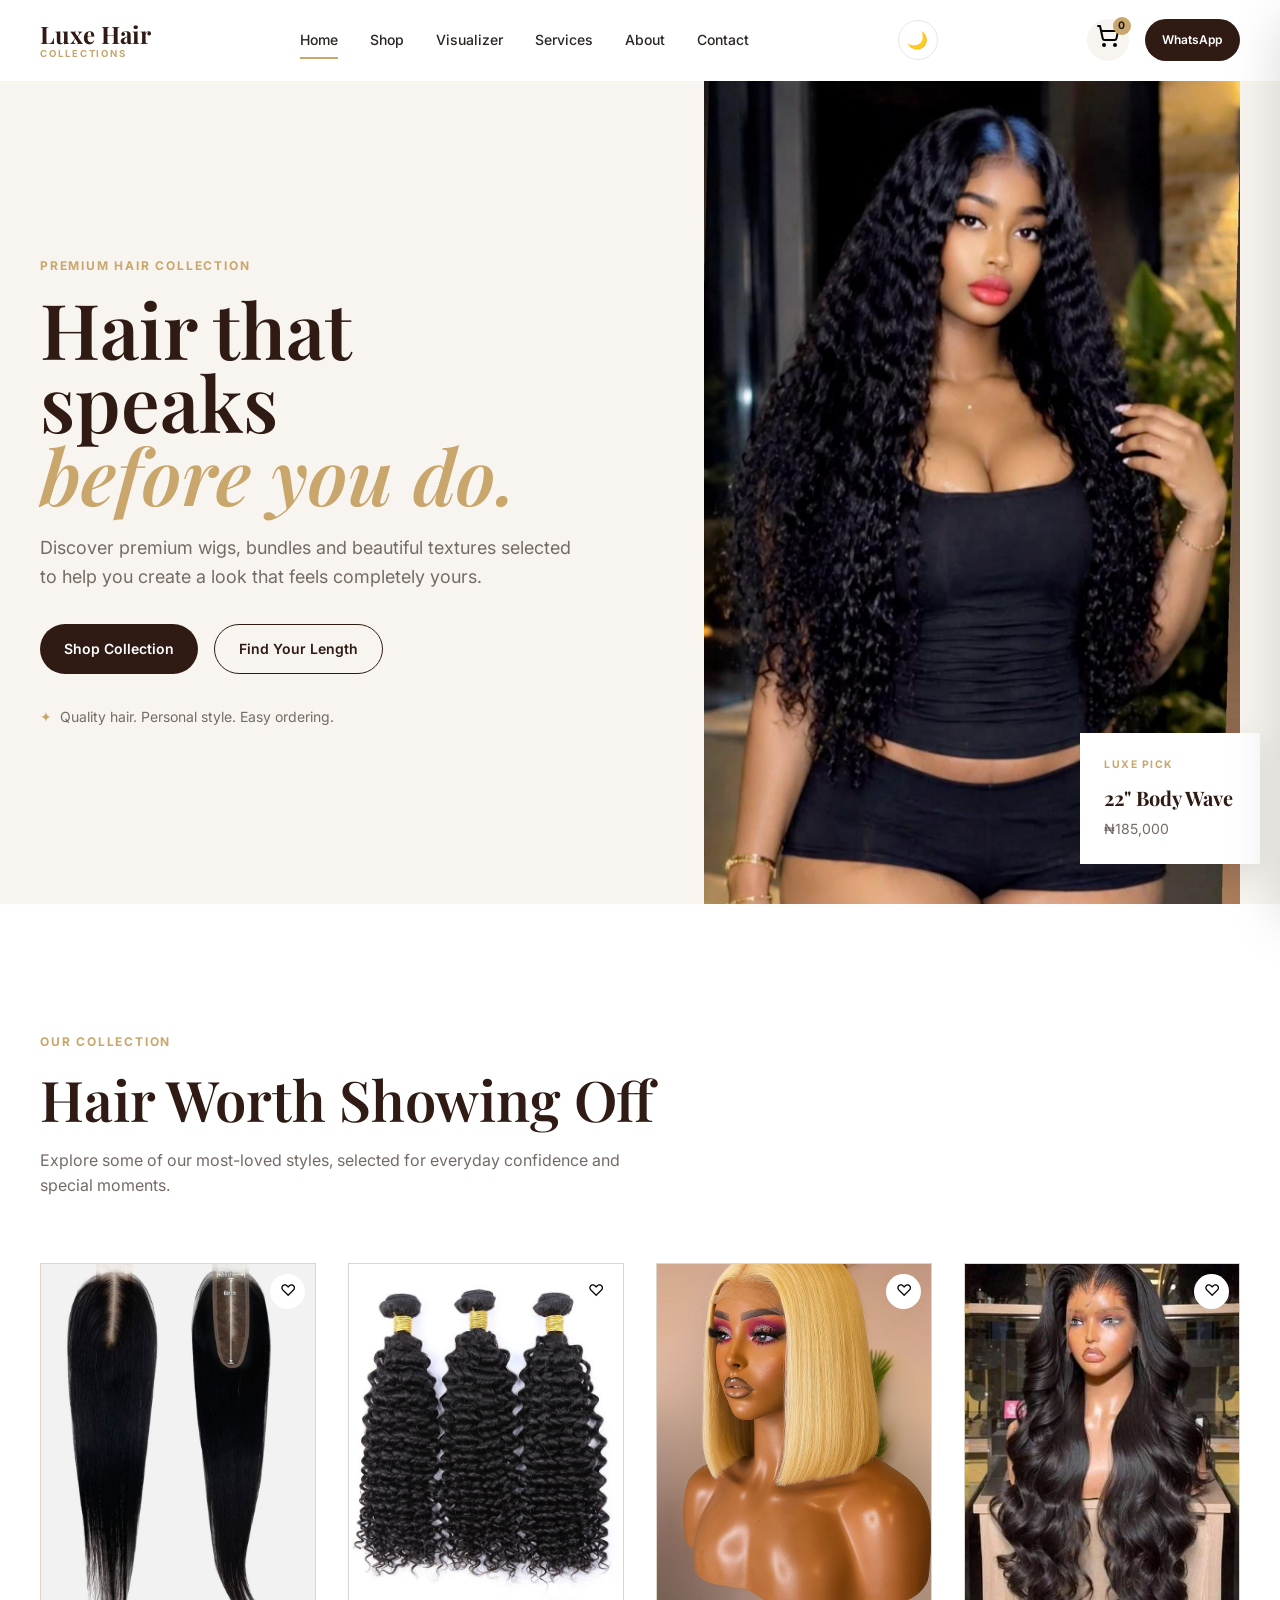
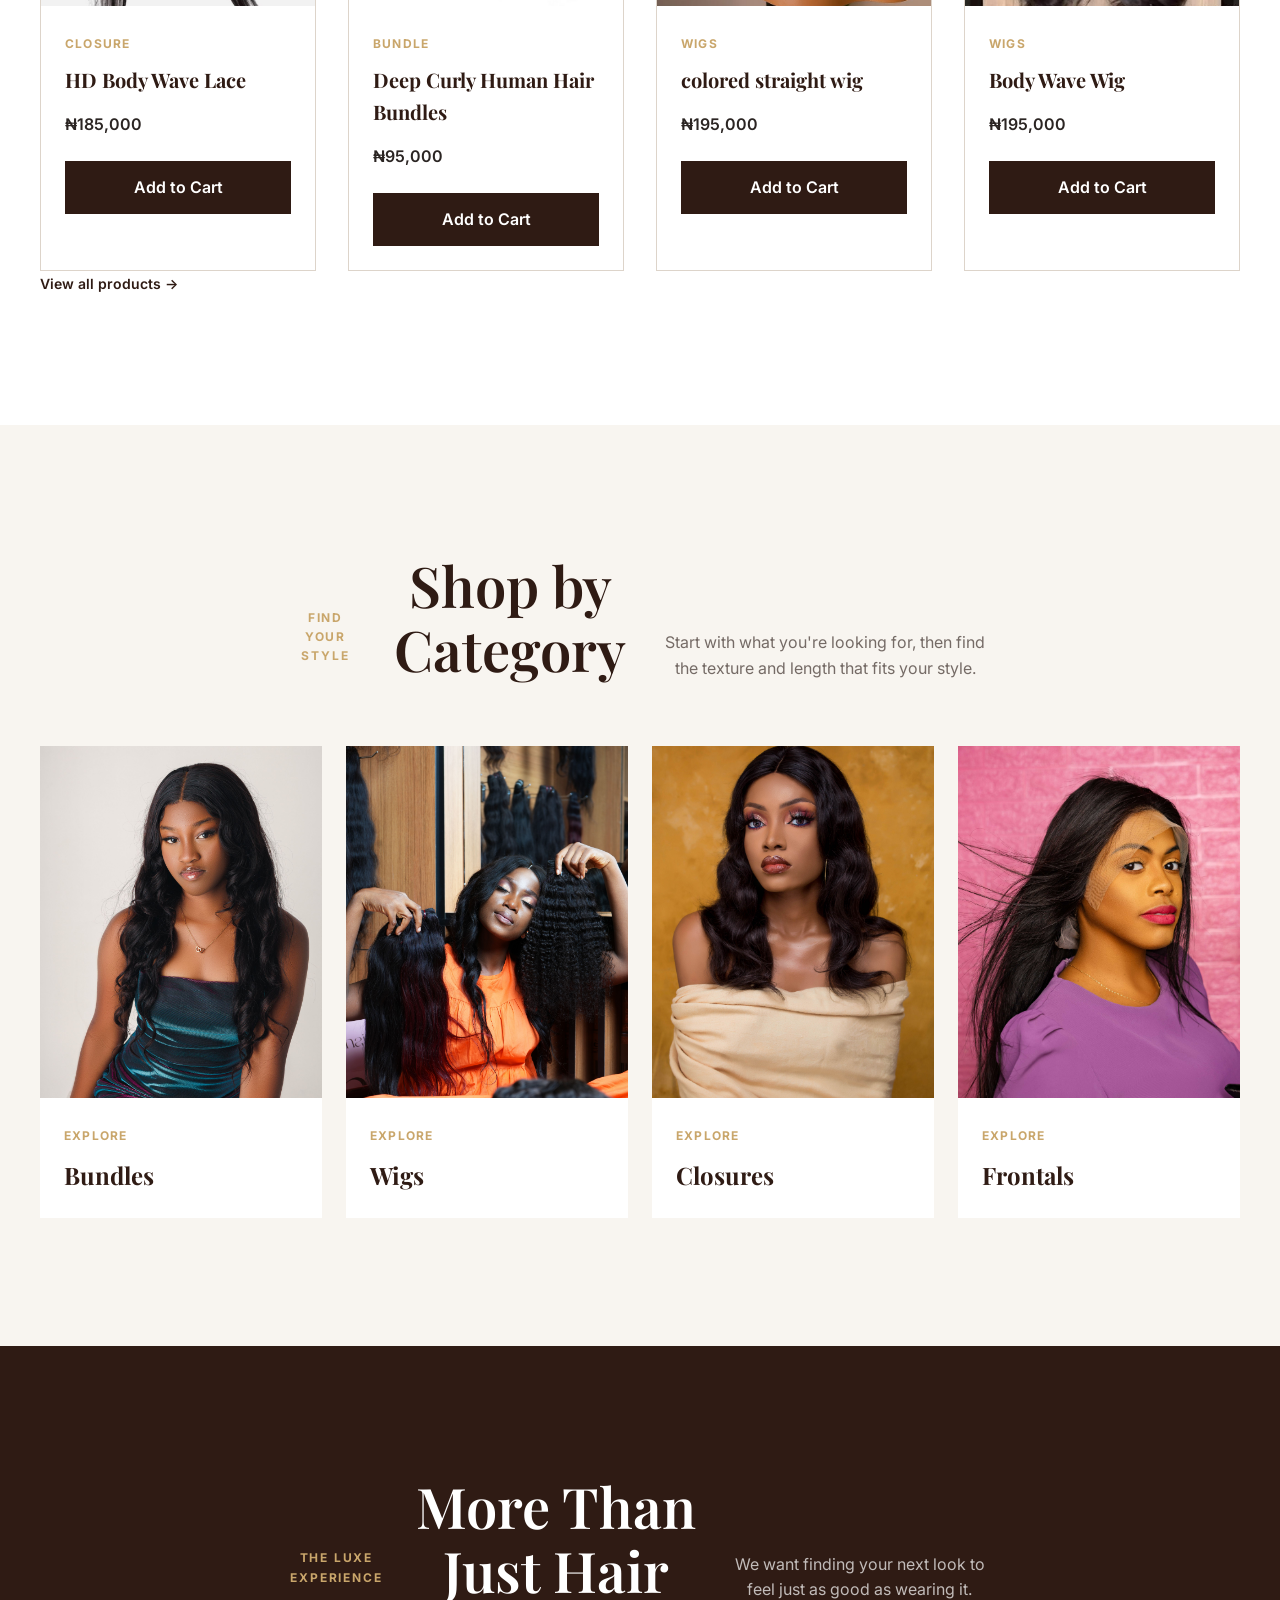
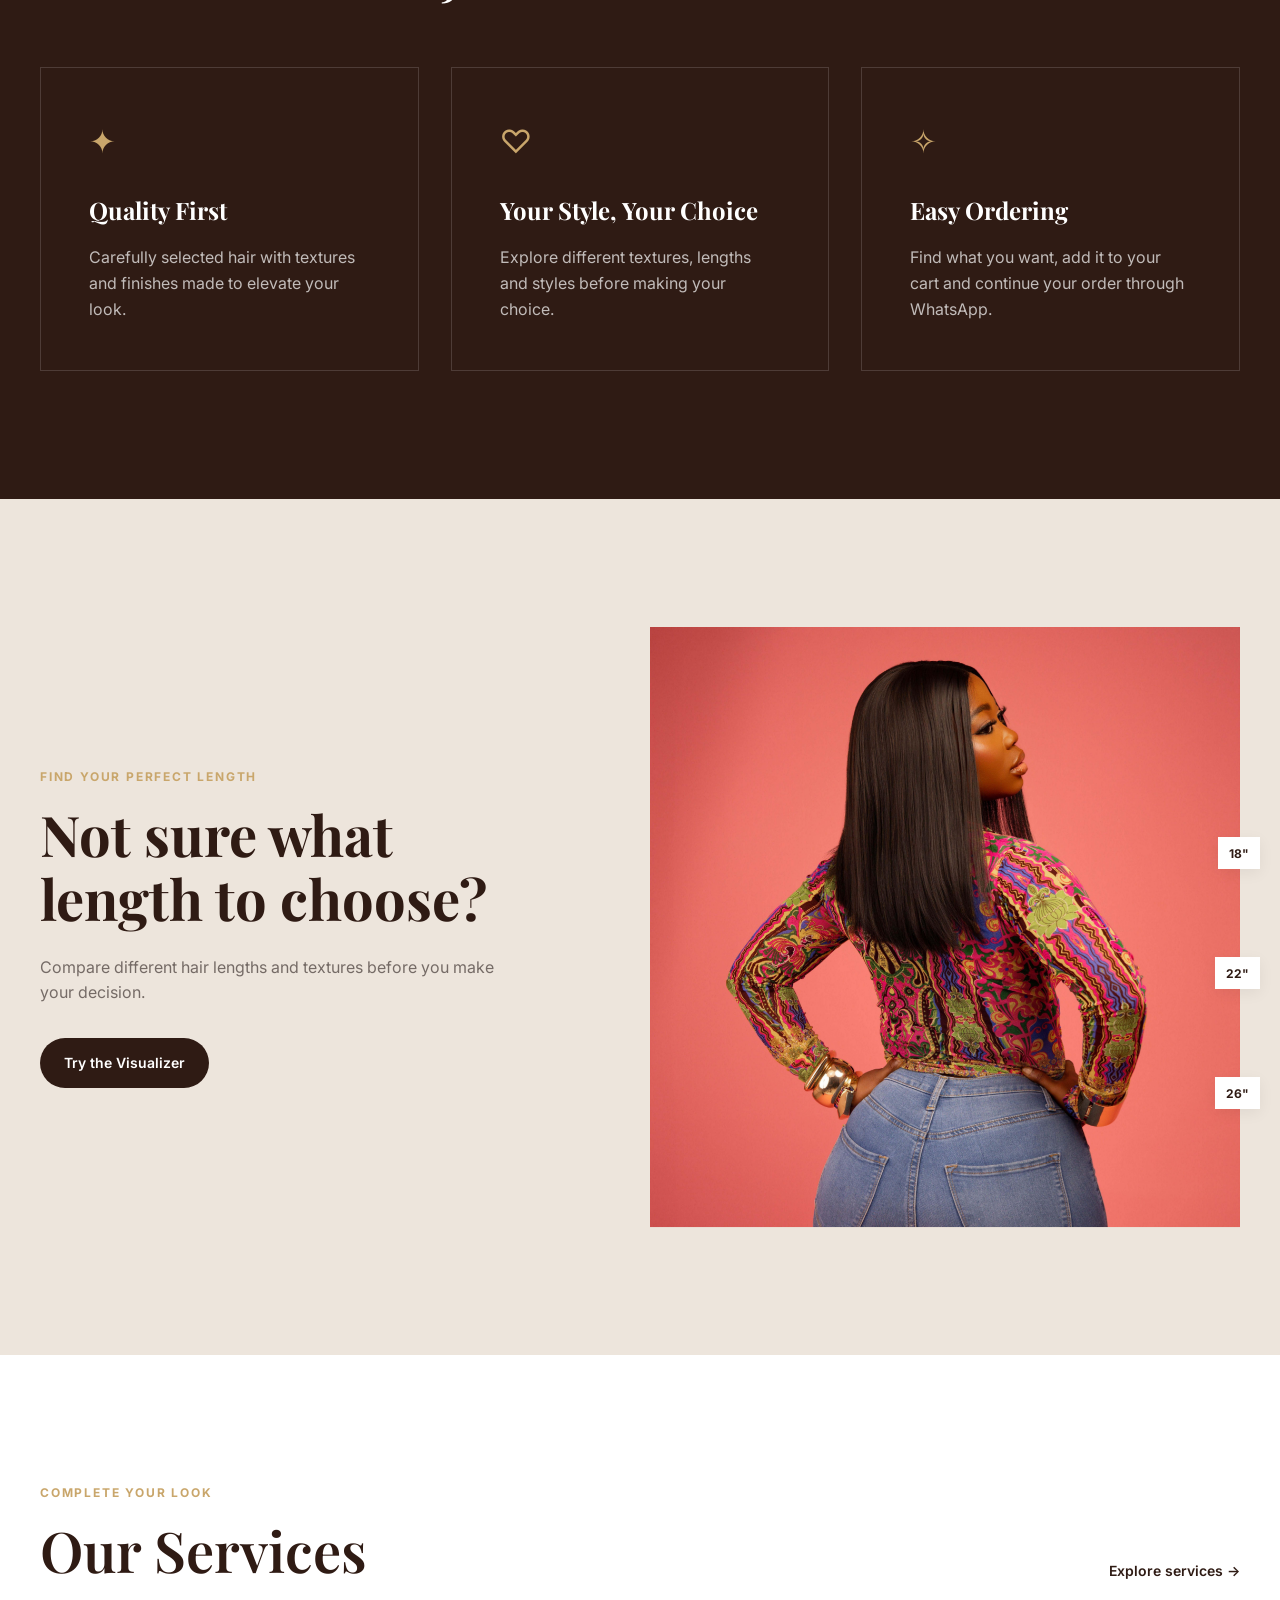
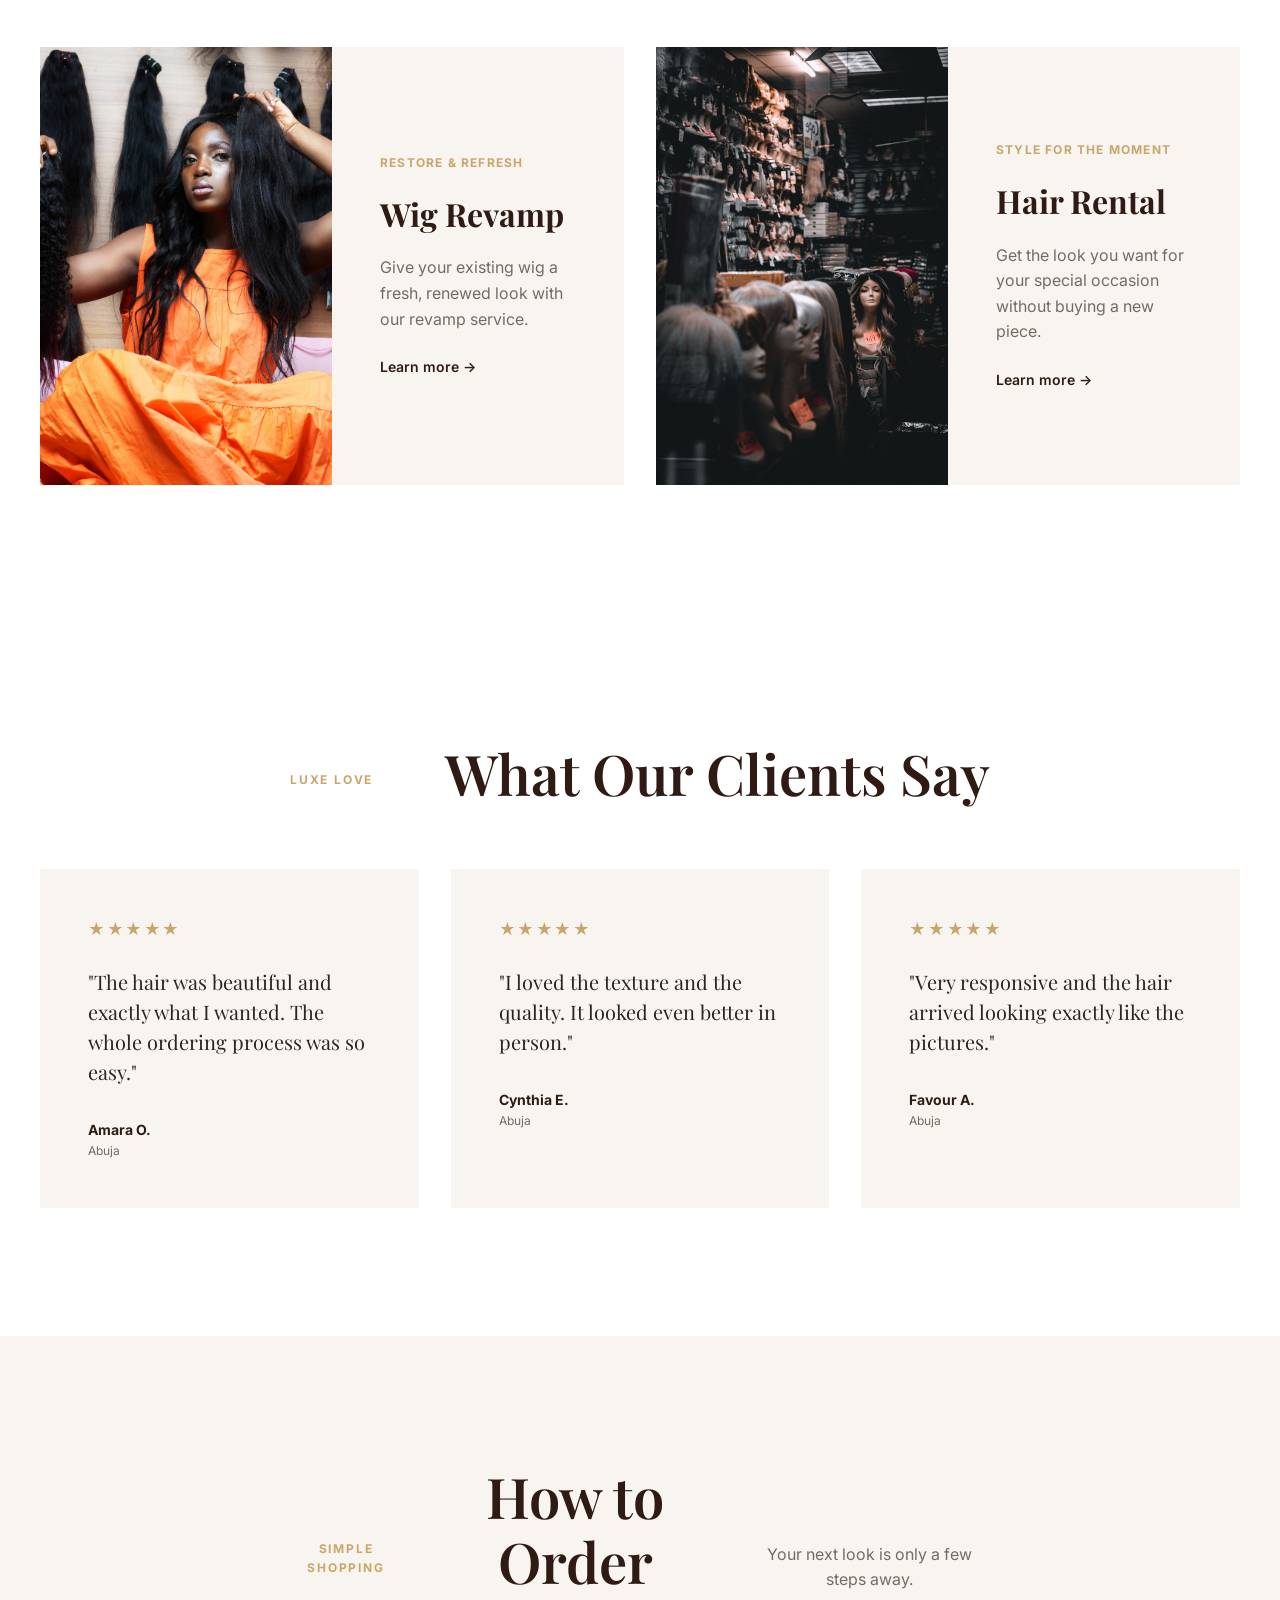
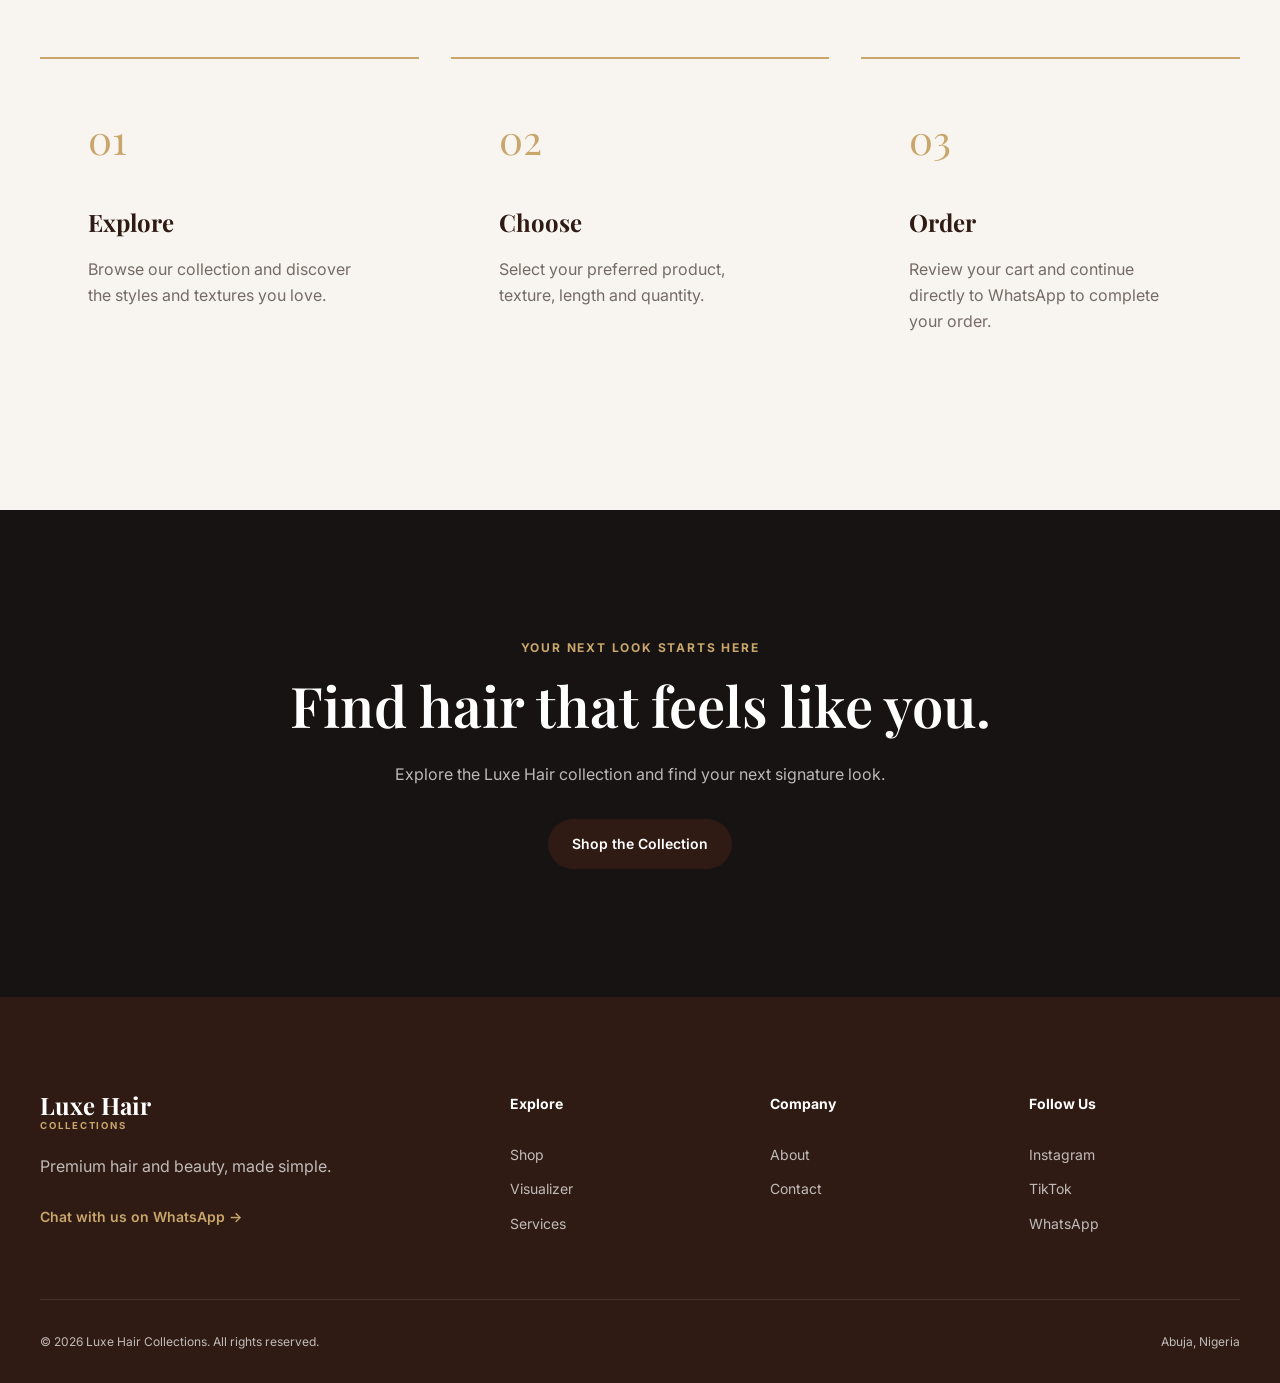
==== index.html @ 51c978f1 "Luxe Hair: shop, cart and whatsApp checkout" ====
<!DOCTYPE html>
<html lang="en">
<head>
    <meta charset="UTF-8">

    <meta
        name="viewport"
        content="width=device-width, initial-scale=1.0"
    >

    <meta
        name="description"
        content="Luxe Hair Collections — premium wigs, bundles, closures, frontals and hair services."
    >

    <title>Luxe Hair Collections | Premium Hair & Beauty</title>

    <!-- Google Fonts -->
    <link rel="preconnect" href="https://fonts.googleapis.com">
    <link rel="preconnect" href="https://fonts.gstatic.com" crossorigin>

    <link
        href="https://fonts.googleapis.com/css2?family=Inter:wght@400;500;600;700&family=Playfair+Display:wght@500;600;700&display=swap"
        rel="stylesheet"
    >

    <!-- CSS -->
    <link rel="stylesheet" href="css/styles.css">
    <link rel="stylesheet" href="css/responsive.css">
    <link rel="stylesheet" href="css/animations.css">
</head>

<body>

    <!-- =========================
         HEADER
    ========================== -->

    <header class="site-header">

        <nav class="navbar container">

            <a href="index.html" class="brand">
                <span class="brand-name">Luxe Hair</span>
                <span class="brand-subtitle">Collections</span>
            </a>

            <div class="nav-menu">

                <a href="index.html" class="nav-link active">
                    Home
                </a>

                <a href="shop.html" class="nav-link">
                    Shop
                </a>

                <a href="visualizer.html" class="nav-link">
                    Visualizer
                </a>

                <a href="services.html" class="nav-link">
                    Services
                </a>

                <a href="about.html" class="nav-link">
                    About
                </a>

                <a href="contact.html" class="nav-link">
                    Contact
                </a>

            </div>

            <button
                type="button"
                class="theme-toggle"
                aria-label="Toggle dark mode">

                <span class="theme-icon">🌙</span>
                
            </button>

            <div class="nav-actions">

                <button
                    type="button"
                    id="cart-button"
                    class="cart-button"
                    aria-label="Open shopping cart"
                >
                    <span class="cart-icon">
                        <svg xmlns="http://www.w3.org/2000/svg" width="24" height="24" viewBox="0 0 24 24" fill="none" stroke="currentColor" stroke-width="2" stroke-linecap="round" stroke-linejoin="round" class="lucide lucide-shopping-cart-icon lucide-shopping-cart"><circle cx="8" cy="21" r="1"/><circle cx="19" cy="21" r="1"/><path d="M2.05 2.05h2l2.66 12.42a2 2 0 0 0 2 1.58h9.78a2 2 0 0 0 1.95-1.57l1.65-7.43H5.12"/></svg>
                    </span>

                    <span class="cart-count">0</span>
                </button>

                <a
                    href="https://wa.me/2348012345678"
                    class="nav-whatsapp"
                    target="_blank"
                    rel="noopener"
                >
                    WhatsApp
                </a>

                <button
                    type="button"
                    class="menu-toggle"
                    aria-label="Open navigation menu"
                    aria-expanded="false"
                >
                    <span></span>
                    <span></span>
                    <span></span>
                </button>

            </div>

        </nav>

    </header>


    <!-- =========================
         MOBILE NAVIGATION
    ========================== -->

    <aside class="mobile-menu" aria-hidden="true">

        <div class="mobile-menu-header">

            <a href="index.html" class="brand">
                <span class="brand-name">Luxe Hair</span>
                <span class="brand-subtitle">Collections</span>
            </a>

            <button
                type="button"
                class="mobile-menu-close"
                aria-label="Close navigation menu"
            >
                ×
            </button>

        </div>

        <div class="mobile-nav-links">

            <a href="index.html" class="mobile-nav-link">
                Home
            </a>

            <a href="shop.html" class="mobile-nav-link">
                Shop
            </a>

            <a href="visualizer.html" class="mobile-nav-link">
                Visualizer
            </a>

            <a href="services.html" class="mobile-nav-link">
                Services
            </a>

            <a href="about.html" class="mobile-nav-link">
                About
            </a>

            <a href="contact.html" class="mobile-nav-link">
                Contact
            </a>

        </div>

        <a
            href="https://wa.me/2348012345678"
            class="btn btn-whatsapp mobile-whatsapp"
            target="_blank"
            rel="noopener"
        >
            Chat on WhatsApp
        </a>

    </aside>


    <!-- =========================
         MAIN
    ========================== -->

    <main>

        <!-- =========================
             HERO
        ========================== -->

        <section class="hero" id="hero">

            <div class="container hero-content">

                <div class="hero-text">

                    <p class="eyebrow" id="eyebrow">
                        PREMIUM HAIR COLLECTION
                    </p>
                    
                    <h1 class="hero-title">
                        Hair that speaks
                        <span>before you do.</span>
                    </h1>

                    <p class="hero-description">
                        Discover premium wigs, bundles and beautiful
                        textures selected to help you create a look
                        that feels completely yours.
                    </p>

                    <div class="hero-actions">

                        <a
                            href="shop.html"
                            class="btn btn-primary"
                        >
                            Shop Collection
                        </a>

                        <a
                            href="visualizer.html"
                            class="btn btn-secondary"
                        >
                            Find Your Length
                        </a>

                    </div>

                    <div class="hero-note">
                        <span>✦</span>
                        Quality hair. Personal style. Easy ordering.
                    </div>

                </div>

                <div class="hero-image">

                    <img
                        src="assets/images/hero/hero-hair.jpg"
                        alt="Luxury body wave hair from Luxe Hair Collections"
                    >

                    <div class="hero-image-badge">

                        <span class="badge-label">
                            LUXE PICK
                        </span>

                        <strong>
                            22" Body Wave
                        </strong>

                        <span>
                            ₦185,000
                        </span>

                    </div>

                </div>

            </div>

        </section>


        <!-- =========================
             FEATURED PRODUCTS
        ========================== -->

        <section class="section featured-products">

            <div class="container">

                <div class="section-heading">

                    <div>

                        <p class="eyebrow">
                            OUR COLLECTION
                        </p>

                        <h2>
                            Hair Worth Showing Off
                        </h2>

                        <p class="section-description">
                            Explore some of our most-loved styles,
                            selected for everyday confidence and
                            special moments.
                        </p>

                    </div>

                </div>

                <div
                    class="product-grid"
                    id="featured-products"
                >

                    <!-- Products will be rendered by JavaScript -->

                </div>

                <a href="shop.html" class="text-link">
                    View all products →
                </a>

                

            </div>

        </section>

        <div id="product-details" class="product-details">
            <div class="product-details-content">
                <button class="close-details" type="button">&times;</button>

                <div class="product-details-body">
                    <!-- JavaScript will insert product information here -->
                </div>
            </div>
        </div>

        


        <!-- =========================
             SHOP BY CATEGORY
        ========================== -->

        <section class="section categories">

            <div class="container">

                <div class="section-heading centered">

                    <p class="eyebrow">
                        FIND YOUR STYLE
                    </p>

                    <h2>
                        Shop by Category
                    </h2>

                    <p class="section-description">
                        Start with what you're looking for,
                        then find the texture and length that
                        fits your style.
                    </p>

                </div>

                <div class="category-grid">

                    <a
                        href="shop.html?category=bundles"
                        class="category-card"
                    >

                        <div class="category-image">
                            <img
                                src="assets/images/products/body-wave-bundle.jpg"
                                alt="Body wave hair bundles"
                            >
                        </div>

                        <div class="category-content">

                            <span>
                                Explore
                            </span>

                            <h3>
                                Bundles
                            </h3>

                        </div>

                    </a>


                    <a
                        href="shop.html?category=wigs"
                        class="category-card"
                    >

                        <div class="category-image">
                            <img
                                src="assets/images/products/body-wave-wig.jpg"
                                alt="Body wave wig"
                            >
                        </div>

                        <div class="category-content">

                            <span>
                                Explore
                            </span>

                            <h3>
                                Wigs
                            </h3>

                        </div>

                    </a>


                    <a
                        href="shop.html?category=closures"
                        class="category-card"
                    >

                        <div class="category-image">
                            <img
                                src="assets/images/products/hd-closure.jpg"
                                alt="HD lace closure"
                            >
                        </div>

                        <div class="category-content">

                            <span>
                                Explore
                            </span>

                            <h3>
                                Closures
                            </h3>

                        </div>

                    </a>


                    <a
                        href="shop.html?category=frontals"
                        class="category-card"
                    >

                        <div class="category-image">
                            <img
                                src="assets/images/products/hd-frontal.jpg"
                                alt="HD lace frontal"
                            >
                        </div>

                        <div class="category-content">

                            <span>
                                Explore
                            </span>

                            <h3>
                                Frontals
                            </h3>

                        </div>

                    </a>

                </div>

            </div>

        </section>


        <!-- =========================
             WHY LUXE
        ========================== -->

        <section class="section why-luxe">

            <div class="container">

                <div class="section-heading centered">

                    <p class="eyebrow">
                        THE LUXE EXPERIENCE
                    </p>

                    <h2>
                        More Than Just Hair
                    </h2>

                    <p class="section-description">
                        We want finding your next look to feel
                        just as good as wearing it.
                    </p>

                </div>

                <div class="benefits-grid">

                    <article class="benefit-card">

                        <span class="benefit-icon">
                            ✦
                        </span>

                        <h3>
                            Quality First
                        </h3>

                        <p>
                            Carefully selected hair with textures
                            and finishes made to elevate your look.
                        </p>

                    </article>


                    <article class="benefit-card">

                        <span class="benefit-icon">
                            ♡
                        </span>

                        <h3>
                            Your Style, Your Choice
                        </h3>

                        <p>
                            Explore different textures, lengths
                            and styles before making your choice.
                        </p>

                    </article>


                    <article class="benefit-card">

                        <span class="benefit-icon">
                            ✧
                        </span>

                        <h3>
                            Easy Ordering
                        </h3>

                        <p>
                            Find what you want, add it to your cart
                            and continue your order through WhatsApp.
                        </p>

                    </article>

                </div>

            </div>

        </section>


        <!-- =========================
             VISUALIZER
        ========================== -->

        <section class="section visualizer-preview">

            <div class="container visualizer-preview-content">

                <div class="visualizer-preview-text">

                    <p class="eyebrow">
                        FIND YOUR PERFECT LENGTH
                    </p>

                    <h2>
                        Not sure what
                        length to choose?
                    </h2>

                    <p>
                        Compare different hair lengths and textures
                        before you make your decision.
                    </p>

                    <a
                        href="visualizer.html"
                        class="btn btn-primary"
                    >
                        Try the Visualizer
                    </a>

                </div>

                <div class="visualizer-preview-image">

                    <img
                        src="assets/images/hero/visualizer-preview.jpg"
                        alt="Hair length visualizer preview"
                    >

                    <div class="length-indicator length-18">
                        18"
                    </div>

                    <div class="length-indicator length-22">
                        22"
                    </div>

                    <div class="length-indicator length-26">
                        26"
                    </div>

                </div>

            </div>

        </section>


        <!-- =========================
             SERVICES
        ========================== -->

        <section class="section services-preview">

            <div class="container">

                <div class="section-heading">

                    <div>

                        <p class="eyebrow">
                            COMPLETE YOUR LOOK
                        </p>

                        <h2>
                            Our Services
                        </h2>

                    </div>

                    <a
                        href="services.html"
                        class="text-link"
                    >
                        Explore services →
                    </a>

                </div>

                <div class="services-grid">

                    <article class="service-card">

                        <div class="service-image">

                            <img
                                src="assets/images/services/wig-revamp.jpg"
                                alt="Wig revamp service"
                            >

                        </div>

                        <div class="service-content">

                            <p class="service-label">
                                RESTORE & REFRESH
                            </p>

                            <h3>
                                Wig Revamp
                            </h3>

                            <p>
                                Give your existing wig a fresh,
                                renewed look with our revamp service.
                            </p>

                            <a
                                href="services.html"
                                class="text-link"
                            >
                                Learn more →
                            </a>

                        </div>

                    </article>


                    <article class="service-card">

                        <div class="service-image">

                            <img
                                src="assets/images/services/hair-rental.jpg"
                                alt="Hair rental service"
                            >

                        </div>

                        <div class="service-content">

                            <p class="service-label">
                                STYLE FOR THE MOMENT
                            </p>

                            <h3>
                                Hair Rental
                            </h3>

                            <p>
                                Get the look you want for your
                                special occasion without buying
                                a new piece.
                            </p>

                            <a
                                href="services.html"
                                class="text-link"
                            >
                                Learn more →
                            </a>

                        </div>

                    </article>

                </div>

            </div>

        </section>


        <!-- =========================
             TESTIMONIALS
        ========================== -->

        <section class="section testimonials">

            <div class="container">

                <div class="section-heading centered">

                    <p class="eyebrow">
                        LUXE LOVE
                    </p>

                    <h2>
                        What Our Clients Say
                    </h2>

                </div>

                <div class="testimonial-grid">

                    <article class="testimonial-card">

                        <div class="stars">
                            ★★★★★
                        </div>

                        <p>
                            "The hair was beautiful and exactly
                            what I wanted. The whole ordering
                            process was so easy."
                        </p>

                        <div class="testimonial-author">
                            <strong>
                                Amara O.
                            </strong>

                            <span>
                                Abuja
                            </span>
                        </div>

                    </article>


                    <article class="testimonial-card">

                        <div class="stars">
                            ★★★★★
                        </div>

                        <p>
                            "I loved the texture and the quality.
                            It looked even better in person."
                        </p>

                        <div class="testimonial-author">
                            <strong>
                                Cynthia E.
                            </strong>

                            <span>
                                Abuja
                            </span>
                        </div>

                    </article>


                    <article class="testimonial-card">

                        <div class="stars">
                            ★★★★★
                        </div>

                        <p>
                            "Very responsive and the hair arrived
                            looking exactly like the pictures."
                        </p>

                        <div class="testimonial-author">
                            <strong>
                                Favour A.
                            </strong>

                            <span>
                                Abuja
                            </span>

                        </div>

                    </article>

                </div>

            </div>

        </section>


        <!-- =========================
             HOW TO ORDER
        ========================== -->

        <section class="section how-it-works">

            <div class="container">

                <div class="section-heading centered">

                    <p class="eyebrow">
                        SIMPLE SHOPPING
                    </p>

                    <h2>
                        How to Order
                    </h2>

                    <p class="section-description">
                        Your next look is only a few steps away.
                    </p>

                </div>

                <div class="steps-grid">

                    <article class="step-card">

                        <span class="step-number">
                            01
                        </span>

                        <h3>
                            Explore
                        </h3>

                        <p>
                            Browse our collection and discover
                            the styles and textures you love.
                        </p>

                    </article>


                    <article class="step-card">

                        <span class="step-number">
                            02
                        </span>

                        <h3>
                            Choose
                        </h3>

                        <p>
                            Select your preferred product,
                            texture, length and quantity.
                        </p>

                    </article>


                    <article class="step-card">

                        <span class="step-number">
                            03
                        </span>

                        <h3>
                            Order
                        </h3>

                        <p>
                            Review your cart and continue
                            directly to WhatsApp to complete
                            your order.
                        </p>

                    </article>

                </div>

            </div>

        </section>


        <!-- =========================
             FINAL CTA
        ========================== -->

        <section class="section final-cta">

            <div class="container final-cta-content">

                <p class="eyebrow">
                    YOUR NEXT LOOK STARTS HERE
                </p>

                <h2>
                    Find hair that feels
                    like you.
                </h2>

                <p>
                    Explore the Luxe Hair collection
                    and find your next signature look.
                </p>

                <a
                    href="shop.html"
                    class="btn btn-primary"
                >
                    Shop the Collection
                </a>

            </div>

        </section>

    </main>


    <!-- =========================
         FOOTER
    ========================== -->

    <footer class="site-footer">

        <div class="container footer-grid">

            <div class="footer-brand">

                <a href="index.html" class="brand">

                    <span class="brand-name">
                        Luxe Hair
                    </span>

                    <span class="brand-subtitle">
                        Collections
                    </span>

                </a>

                <p>
                    Premium hair and beauty,
                    made simple.
                </p>

                <a
                    href="https://wa.me/2348012345678"
                    class="footer-whatsapp"
                    target="_blank"
                    rel="noopener"
                >
                    Chat with us on WhatsApp →
                </a>

            </div>


            <div class="footer-column">

                <h3>
                    Explore
                </h3>

                <a href="shop.html">
                    Shop
                </a>

                <a href="visualizer.html">
                    Visualizer
                </a>

                <a href="services.html">
                    Services
                </a>

            </div>


            <div class="footer-column">

                <h3>
                    Company
                </h3>

                <a href="about.html">
                    About
                </a>

                <a href="contact.html">
                    Contact
                </a>

            </div>


            <div class="footer-column">

                <h3>
                    Follow Us
                </h3>

                <a href="#" target="_blank">
                    Instagram
                </a>

                <a href="#" target="_blank">
                    TikTok
                </a>

                <a href="#" target="_blank">
                    WhatsApp
                </a>

            </div>

        </div>


        <div class="container footer-bottom">

            <p>
                © 2026 Luxe Hair Collections.
                All rights reserved.
            </p>

            <p>
                Abuja, Nigeria
            </p>

        </div>

    </footer>




    <div class="cart-overlay"></div>
        <aside id="cart-drawer" class="cart-drawer" aria-label="Shopping cart">
            <div class="cart-header">
                <h2>
                    Your Cart
              
                </h2>
                <button type="button" class="close-cart" aria-label="Close cart">
                    &times;
                </button>
            </div>

            <div class="cart-items" id="cart-items">


            </div>

            <div class="cart-footer"> 
                <p>Items: <span id="cart-item-count" class="cart-items-count">0</span></p>
                <p>
                    Subtotal: <span id="cart-subtotal" class="cart-subtotal">0</span>
                </p> 
                <p class="cart-note">Delivery is confirmed on WhatsApp.</p>
            
                <button type="button" class="checkout-btn" id="checkout-btn" disabled>
                    Checkout on WhatsApp
                </button>
            </div> 
        </aside>
    


    <!-- =========================
         JAVASCRIPT
    ========================== -->

    <script src="js/utils.js"></script>
    <script src="js/products.js"></script>
    <script src="js/app.js"></script>
    <script src="js/cart.js"></script>
    <script src="js/visualizer.js"></script>
    <script src="js/whatsapp.js"></script>
    <script src="js/owner-tools.js"></script>
    

</body>
</html>
---- css/styles.css ----
/* ========================================
   LUXE HAIR COLLECTIONS
   GLOBAL STYLES & DESIGN SYSTEM
======================================== */


/* ========================================
   1. CSS VARIABLES
======================================== */

:root {
    /* Colors */
    --color-primary: #2f1b14;
    --color-primary-light: #4a2c23;
    --color-secondary: #c9a66b;
    --color-secondary-light: #e3c58f;

    --color-dark: #171313;
    --color-dark-soft: #242020;

    --color-white: #ffffff;
    --color-cream: #f8f5f0;
    --color-beige: #ede5dc;
    --color-border: #ddd4ca;

    --color-text: #2b2523;
    --color-text-light: #756b66;

    /* Typography */
    --font-heading: "Playfair Display", serif;
    --font-body: "Inter", sans-serif;

    /* Font Sizes */
    --text-xs: 0.75rem;
    --text-sm: 0.875rem;
    --text-base: 1rem;
    --text-md: 1.125rem;
    --text-lg: 1.25rem;
    --text-xl: 1.5rem;
    --text-2xl: 2rem;
    --text-3xl: 2.5rem;
    --text-4xl: 3.5rem;
    --text-5xl: 4.5rem;

    /* Spacing */
    --space-2xs: 0.25rem;
    --space-xs: 0.5rem;
    --space-sm: 1rem;
    --space-md: 1.5rem;
    --space-lg: 2rem;
    --space-xl: 3rem;
    --space-2xl: 4rem;
    --space-3xl: 6rem;
    --space-4xl: 8rem;

    /* Layout */
    --container-width: 1200px;
    --header-height: 80px;

    /* Borders */
    --border-radius-sm: 4px;
    --border-radius-md: 8px;
    --border-radius-lg: 16px;
    --border-radius-full: 999px;

    /* Shadows */
    --shadow-sm: 0 4px 15px rgba(0, 0, 0, 0.06);
    --shadow-md: 0 10px 30px rgba(0, 0, 0, 0.1);
    --shadow-lg: 0 20px 50px rgba(0, 0, 0, 0.15);

    /* Transitions */
    --transition-fast: 0.2s ease;
    --transition-normal: 0.3s ease;
}


/* ========================================
   2. RESET & BASE STYLES
======================================== */

* {
    margin: 0;
    padding: 0;
    box-sizing: border-box;
}

html {
    scroll-behavior: smooth;
}

body {
    font-family: var(--font-body);
    background-color: var(--color-white);
    color: var(--color-text);
    line-height: 1.6;
}

img {
    display: block;
    max-width: 100%;
}

a {
    color: inherit;
    text-decoration: none;
}

button,
input,
textarea,
select {
    font: inherit;
}

button {
    border: none;
    background: none;
    cursor: pointer;
}


/* ========================================
   3. GLOBAL LAYOUT
======================================== */

.container {
    width: min(100% - 2rem, var(--container-width));
    margin-inline: auto;
}

.section {
    padding: var(--space-4xl) 0;
}

.section-heading {
    display: flex;
    align-items: end;
    justify-content: space-between;
    gap: var(--space-lg);
    margin-bottom: var(--space-2xl);
}

.section-heading.centered {
    max-width: 700px;
    margin-inline: auto;
    margin-bottom: var(--space-2xl);
    text-align: center;
}

.section-heading h2,
.final-cta h2 {
    font-family: var(--font-heading);
    font-size: var(--text-4xl);
    font-weight: 600;
    line-height: 1.15;
    color: var(--color-primary);
}

.section-description {
    max-width: 600px;
    margin-top: var(--space-sm);
    color: var(--color-text-light);
}

.eyebrow {
    margin-bottom: var(--space-sm);
    color: var(--color-secondary);
    font-size: var(--text-xs);
    font-weight: 700;
    letter-spacing: 0.15em;
}


/* ========================================
   4. BUTTONS & LINKS
======================================== */

.btn {
    display: inline-flex;
    align-items: center;
    justify-content: center;
    min-height: 50px;
    padding: 0.8rem 1.5rem;
    border-radius: var(--border-radius-full);
    font-size: var(--text-sm);
    font-weight: 600;
    transition:
        transform var(--transition-normal),
        background-color var(--transition-normal),
        color var(--transition-normal);
}

.btn:hover {
    transform: translateY(-2px);
}

.btn-primary {
    background-color: var(--color-primary);
    color: var(--color-white);
}

.btn-primary:hover {
    background-color: var(--color-primary-light);
}

.btn-secondary {
    border: 1px solid var(--color-primary);
    color: var(--color-primary);
}

.btn-secondary:hover {
    background-color: var(--color-primary);
    color: var(--color-white);
}

.btn-whatsapp {
    background-color: #25d366;
    color: var(--color-white);
}

.text-link {
    display: inline-flex;
    align-items: center;
    color: var(--color-primary);
    font-size: var(--text-sm);
    font-weight: 600;
    transition: color var(--transition-fast);
}

.text-link:hover {
    color: var(--color-secondary);
}


/* ========================================
   5. HEADER & NAVIGATION
======================================== */

.site-header {
    position: sticky;
    top: 0;
    z-index: 100;
    background-color: rgba(255, 255, 255, 0.95);
    border-bottom: 1px solid transparent;
    backdrop-filter: blur(10px);
}

.navbar {
    display: flex;
    align-items: center;
    justify-content: space-between;
    min-height: var(--header-height);
    gap: var(--space-lg);
}

.brand {
    display: flex;
    flex-direction: column;
    line-height: 1;
}

.brand-name {
    font-family: var(--font-heading);
    color: var(--color-primary);
    font-size: var(--text-xl);
    font-weight: 700;
}

.brand-subtitle {
    margin-top: 0.2rem;
    color: var(--color-secondary);
    font-size: 0.6rem;
    font-weight: 700;
    letter-spacing: 0.2em;
    text-transform: uppercase;
}

.nav-menu {
    display: flex;
    align-items: center;
    gap: var(--space-lg);
}

.nav-link {
    position: relative;
    padding: 0.5rem 0;
    color: var(--color-text);
    font-size: var(--text-sm);
    font-weight: 500;
}

.nav-link::after {
    position: absolute;
    right: 0;
    bottom: 0;
    left: 0;
    width: 0;
    height: 2px;
    margin-inline: auto;
    background-color: var(--color-secondary);
    content: "";
    transition: width var(--transition-normal);
}

.nav-link:hover::after,
.nav-link.active::after {
    width: 100%;
}

.nav-actions {
    display: flex;
    align-items: center;
    gap: var(--space-sm);
}

.cart-button {
    position: relative;
    display: grid;
    width: 42px;
    height: 42px;
    place-items: center;
    border-radius: 50%;
    background-color: var(--color-cream);
}

.cart-count {
    position: absolute;
    top: -2px;
    right: -2px;
    display: grid;
    width: 18px;
    height: 18px;
    place-items: center;
    border-radius: 50%;
    background-color: var(--color-secondary);
    color: var(--color-dark);
    font-size: 0.65rem;
    font-weight: 700;
}

.nav-whatsapp {
    padding: 0.7rem 1.1rem;
    border-radius: var(--border-radius-full);
    background-color: var(--color-primary);
    color: var(--color-white);
    font-size: var(--text-xs);
    font-weight: 600;
}

.menu-toggle {
    display: none;
    width: 42px;
    height: 42px;
    padding: 0.6rem;
}

.menu-toggle span {
    display: block;
    width: 100%;
    height: 2px;
    margin: 5px 0;
    background-color: var(--color-primary);
}




/* ========================================
   6. MOBILE MENU
======================================== */

.mobile-menu {
    position: fixed;
    top: 0;
    right: -100%;
    z-index: 200;
    width: min(85%, 380px);
    height: 100vh;
    padding: var(--space-lg);
    background-color: var(--color-white);
    box-shadow: var(--shadow-lg);
    transition: right var(--transition-normal);
}

.mobile-menu.active {
    right: 0;
}

.mobile-menu-header {
    display: flex;
    align-items: center;
    justify-content: space-between;
    padding-bottom: var(--space-lg);
    border-bottom: 1px solid var(--color-border);
}

.mobile-menu-close {
    font-size: var(--text-2xl);
    color: var(--color-primary);
}

.mobile-nav-links {
    display: flex;
    flex-direction: column;
    padding: var(--space-lg) 0;
}

.mobile-nav-link {
    padding: var(--space-sm) 0;
    border-bottom: 1px solid var(--color-border);
    font-family: var(--font-heading);
    font-size: var(--text-xl);
    color: var(--color-primary);
}

.mobile-whatsapp {
    width: 100%;
}


/* ========================================
   7. HERO
======================================== */

.hero {
    overflow: hidden;
    background-color: var(--color-cream);
}

.hero-content {
    display: grid;
    grid-template-columns: 1fr 1fr;
    min-height: calc(100vh - var(--header-height));
    align-items: center;
    gap: var(--space-4xl);
}

.hero-text {
    max-width: 620px;
}

.hero-title {
    margin-bottom: var(--space-md);
    font-family: var(--font-heading);
    font-size: clamp(3.5rem, 6vw, 6.5rem);
    font-weight: 600;
    line-height: 0.95;
    color: var(--color-primary);
}

.hero-title span {
    display: block;
    color: var(--color-secondary);
    font-style: italic;
}

.hero-description {
    max-width: 550px;
    margin-bottom: var(--space-lg);
    color: var(--color-text-light);
    font-size: var(--text-md);
}

.hero-actions {
    display: flex;
    flex-wrap: wrap;
    gap: var(--space-sm);
}

.hero-note {
    display: flex;
    align-items: center;
    gap: var(--space-xs);
    margin-top: var(--space-lg);
    color: var(--color-text-light);
    font-size: var(--text-sm);
}

.hero-note span {
    color: var(--color-secondary);
}

.hero-image {
    position: relative;
    align-self: stretch;
    min-height: 650px;
}

.hero-image img {
    width: 100%;
    height: 100%;
    object-fit: cover;
}

.hero-image-badge {
    position: absolute;
    right: -20px;
    bottom: 40px;
    display: flex;
    min-width: 180px;
    flex-direction: column;
    padding: var(--space-md);
    background-color: var(--color-white);
    box-shadow: var(--shadow-md);
}

.badge-label {
    margin-bottom: var(--space-xs);
    color: var(--color-secondary);
    font-size: 0.65rem;
    font-weight: 700;
    letter-spacing: 0.15em;
}

.hero-image-badge strong {
    color: var(--color-primary);
    font-family: var(--font-heading);
    font-size: var(--text-lg);
}

.hero-image-badge span:last-child {
    margin-top: 0.25rem;
    color: var(--color-text-light);
    font-size: var(--text-sm);
}


/* ========================================
   8. FEATURED PRODUCTS
======================================== */

.featured-products {
    background-color: var(--color-white);
}

.product-grid {
    display: grid;
    grid-template-columns: repeat(4, 1fr);
    gap: var(--space-lg);
}


/* ========================================
   9. CATEGORIES
======================================== */

.categories {
    background-color: var(--color-cream);
}

.category-grid {
    display: grid;
    grid-template-columns: repeat(4, 1fr);
    gap: var(--space-md);
}

.category-card {
    overflow: hidden;
    background-color: var(--color-white);
    transition: transform var(--transition-normal);
}

.category-card:hover {
    transform: translateY(-6px);
}

.category-image {
    overflow: hidden;
    aspect-ratio: 4 / 5;
}

.category-image img {
    width: 100%;
    height: 100%;
    object-fit: cover;
    transition: transform 0.5s ease;
}

.category-card:hover img {
    transform: scale(1.05);
}

.category-content {
    padding: var(--space-md);
}

.category-content span {
    color: var(--color-secondary);
    font-size: var(--text-xs);
    font-weight: 700;
    letter-spacing: 0.1em;
    text-transform: uppercase;
}

.category-content h3 {
    margin-top: var(--space-xs);
    color: var(--color-primary);
    font-family: var(--font-heading);
    font-size: var(--text-xl);
}


/* ========================================
   10. WHY LUXE
======================================== */

.why-luxe {
    background-color: var(--color-primary);
}

.why-luxe .section-heading h2 {
    color: var(--color-white);
}

.why-luxe .section-description {
    color: rgba(255, 255, 255, 0.7);
}

.benefits-grid {
    display: grid;
    grid-template-columns: repeat(3, 1fr);
    gap: var(--space-lg);
}

.benefit-card {
    padding: var(--space-xl);
    border: 1px solid rgba(255, 255, 255, 0.15);
}

.benefit-icon {
    display: block;
    margin-bottom: var(--space-md);
    color: var(--color-secondary);
    font-size: var(--text-2xl);
}

.benefit-card h3 {
    margin-bottom: var(--space-sm);
    color: var(--color-white);
    font-family: var(--font-heading);
    font-size: var(--text-xl);
}

.benefit-card p {
    color: rgba(255, 255, 255, 0.7);
}


/* ========================================
   11. VISUALIZER PREVIEW
======================================== */

.visualizer-preview {
    background-color: var(--color-beige);
}

.visualizer-preview-content {
    display: grid;
    grid-template-columns: 0.9fr 1.1fr;
    align-items: center;
    gap: var(--space-4xl);
}

.visualizer-preview-text h2 {
    margin-bottom: var(--space-md);
    font-family: var(--font-heading);
    font-size: var(--text-4xl);
    line-height: 1.15;
    color: var(--color-primary);
}

.visualizer-preview-text > p:not(.eyebrow) {
    max-width: 500px;
    margin-bottom: var(--space-lg);
    color: var(--color-text-light);
}

.visualizer-preview-image {
    position: relative;
    min-height: 600px;
}

.visualizer-preview-image img {
    width: 100%;
    height: 600px;
    object-fit: cover;
}

.length-indicator {
    position: absolute;
    right: -20px;
    padding: 0.4rem 0.7rem;
    background-color: var(--color-white);
    box-shadow: var(--shadow-sm);
    color: var(--color-primary);
    font-size: var(--text-xs);
    font-weight: 700;
}

.length-18 {
    top: 35%;
}

.length-22 {
    top: 55%;
}

.length-26 {
    top: 75%;
}


/* ========================================
   12. SERVICES
======================================== */

.services-grid {
    display: grid;
    grid-template-columns: repeat(2, 1fr);
    gap: var(--space-lg);
}

.service-card {
    display: grid;
    grid-template-columns: 1fr 1fr;
    overflow: hidden;
    background-color: var(--color-cream);
}

.service-image img {
    width: 100%;
    height: 100%;
    min-height: 400px;
    object-fit: cover;
}

.service-content {
    display: flex;
    flex-direction: column;
    justify-content: center;
    padding: var(--space-xl);
}

.service-label {
    margin-bottom: var(--space-sm);
    color: var(--color-secondary);
    font-size: var(--text-xs);
    font-weight: 700;
    letter-spacing: 0.1em;
}

.service-content h3 {
    margin-bottom: var(--space-sm);
    color: var(--color-primary);
    font-family: var(--font-heading);
    font-size: var(--text-2xl);
}

.service-content > p:not(.service-label) {
    margin-bottom: var(--space-md);
    color: var(--color-text-light);
}


/* ========================================
   13. TESTIMONIALS
======================================== */

.testimonials {
    background-color: var(--color-white);
}

.testimonial-grid {
    display: grid;
    grid-template-columns: repeat(3, 1fr);
    gap: var(--space-lg);
}

.testimonial-card {
    padding: var(--space-xl);
    background-color: var(--color-cream);
}

.stars {
    margin-bottom: var(--space-md);
    color: var(--color-secondary);
    letter-spacing: 0.1em;
}

.testimonial-card > p {
    margin-bottom: var(--space-lg);
    color: var(--color-text);
    font-family: var(--font-heading);
    font-size: var(--text-lg);
    line-height: 1.5;
}

.testimonial-author {
    display: flex;
    flex-direction: column;
}

.testimonial-author strong {
    color: var(--color-primary);
    font-size: var(--text-sm);
}

.testimonial-author span {
    color: var(--color-text-light);
    font-size: var(--text-xs);
}


/* ========================================
   14. HOW IT WORKS
======================================== */

.how-it-works {
    background-color: var(--color-cream);
}

.steps-grid {
    display: grid;
    grid-template-columns: repeat(3, 1fr);
    gap: var(--space-lg);
}

.step-card {
    padding: var(--space-xl);
    border-top: 2px solid var(--color-secondary);
}

.step-number {
    display: block;
    margin-bottom: var(--space-lg);
    color: var(--color-secondary);
    font-family: var(--font-heading);
    font-size: var(--text-3xl);
}

.step-card h3 {
    margin-bottom: var(--space-sm);
    color: var(--color-primary);
    font-family: var(--font-heading);
    font-size: var(--text-xl);
}

.step-card p {
    color: var(--color-text-light);
}


/* ========================================
   15. FINAL CTA
======================================== */

.final-cta {
    background-color: var(--color-dark);
}

.final-cta-content {
    max-width: 800px;
    margin-inline: auto;
    text-align: center;
}

.final-cta h2 {
    color: var(--color-white);
}

.final-cta-content > p:not(.eyebrow) {
    max-width: 550px;
    margin: var(--space-md) auto var(--space-lg);
    color: rgba(255, 255, 255, 0.7);
}


/* ========================================
   16. FOOTER
======================================== */

.site-footer {
    padding-top: var(--space-3xl);
    background-color: var(--color-primary);
    color: rgba(255, 255, 255, 0.7);
}

.footer-grid {
    display: grid;
    grid-template-columns: 2fr repeat(3, 1fr);
    gap: var(--space-xl);
    padding-bottom: var(--space-2xl);
}

.footer-brand {
    max-width: 320px;
}

.site-footer .brand-name {
    color: var(--color-white);
}

.footer-brand > p {
    margin: var(--space-md) 0;
}

.footer-whatsapp {
    color: var(--color-secondary);
    font-size: var(--text-sm);
    font-weight: 600;
}

.footer-column {
    display: flex;
    flex-direction: column;
    gap: 0.75rem;
}

.footer-column h3 {
    margin-bottom: var(--space-sm);
    color: var(--color-white);
    font-size: var(--text-sm);
}

.footer-column a {
    font-size: var(--text-sm);
    transition: color var(--transition-fast);
}

.footer-column a:hover {
    color: var(--color-secondary);
}

.footer-bottom {
    display: flex;
    justify-content: space-between;
    gap: var(--space-md);
    padding: var(--space-lg) 0;
    border-top: 1px solid rgba(255, 255, 255, 0.1);
    font-size: var(--text-xs);
}


/* ========================================
   PRODUCT CARDS
======================================== */

.product-card {
    overflow: hidden;
    background-color: var(--color-white);
    border: 1px solid var(--color-border);
    transition: transform var(--transition-normal),
                box-shadow var(--transition-normal);
}

.product-card:hover {
    transform: translateY(-6px);
    box-shadow: var(--shadow-md);
}

.product-image {
    overflow: hidden;
    aspect-ratio: 4 / 5;
    position: relative;
}

.like-btn{
    position: absolute;
    top: 10px;
    right: 10px;
    width: 35px;
    height: 35px;
    border-radius: 50%;
    background-color: var(--color-white);
    display: flex;
    align-items: center;
    justify-content: center;
    cursor: pointer;
    transition: background-color var(--transition-fast);
    z-index: 2;
    
}

.product-image img {
    width: 100%;
    height: 100%;
    object-fit: cover;
    transition: transform 0.5s ease;
}

.product-card:hover .product-image img {
    transform: scale(1.05);
}

.product-content {
    padding: var(--space-md);
}

.product-category {
    color: var(--color-secondary);
    font-size: var(--text-xs);
    font-weight: 700;
    letter-spacing: 0.1em;
    text-transform: uppercase;
}

.product-content h3 {
    margin-top: var(--space-xs);
    color: var(--color-primary);
    font-family: var(--font-heading);
    font-size: var(--text-lg);
}

.product-price {
    margin-top: var(--space-sm);
    color: var(--color-text);
    font-weight: 600;
}

/* .product-price-row{
    display: flex;
    justify-content: space-between,
    align-items: center;
} */

.product-button {
    width: 100%;
    margin-top: var(--space-md);
    padding: 0.85rem 1rem;
    background-color: var(--color-primary);
    color: var(--color-white);
    border: none;
    font: inherit;
    font-weight: 600;
    cursor: pointer;
    transition: background-color var(--transition-normal);
}

.product-button:hover {
    background-color: var(--color-primary-light);
}


.length-options button.active {
  background: #d69e2e;
  color: #1a202c;
  border-color: #d69e2e;
}

body.dark-mode.length-options button.active{
    background-color: var(--color-secondary);
    color: var(--color-text);
    border-color: var(--color-secondary);
}

/* ========================================
   17. ACCESSIBILITY
======================================== */

:focus-visible {
    outline: 3px solid var(--color-secondary);
    outline-offset: 4px;
}



/* ========================================
   THEME TOGGLE
======================================== */
.theme-toggle {
    display: flex;
    align-items: center;
    justify-content: center;
    width: 40px;
    height: 40px;
    padding: 0;
    border: 1px solid #e5e5e5;
    border-radius: 50%;
    background-color: #ffffff;
    color: #222222;
    cursor: pointer;
    font-size: 1.05rem;
    flex-shrink: 0;
    transition: all 0.3s ease;
}

.theme-toggle:hover {
    background-color: #f7f7f7;
    border-color: #d69e2e;
}

.theme-icon {
    display: block;
    line-height: 1;
}

/* Dark mode toggle */
body.dark-mode .theme-toggle {
    background-color: #1f1b1a;
    border-color: #3a3330;
    color: #d69e2e;
}

body.dark-mode .theme-toggle:hover {
    background-color: #2a2422;
    border-color: #d69e2e;
}

/* ========================================
   DARK MODE — LUXE THEME
======================================== */

body.dark-mode {
    background-color: #111111;
    color: #f5f5f5;
}


/* ---------- Header ---------- */

body.dark-mode .site-header {
    background-color: #111111;
    border-bottom-color: #2a2a2a;
}

body.dark-mode .brand-name,
body.dark-mode .nav-link {
    color: #f5f5f5;
}

body.dark-mode .nav-link:hover {
    color: var(--color-secondary-light);
}


/* ---------- Hero ---------- */

body.dark-mode .hero {
    background-color: #171313;
}

body.dark-mode .hero-title,
body.dark-mode .hero-description,
body.dark-mode .hero-note {
    color: #f5f5f5;
}


/* ---------- Normal Sections ---------- */

body.dark-mode .section {
    background-color: #111111;
}

body.dark-mode .section-heading h2,
body.dark-mode .section-description {
    color: #f5f5f5;
}


/* ---------- Categories ---------- */

body.dark-mode .categories {
    background-color: #171313;
}

body.dark-mode .category-card {
    background-color: #1f1b1a;
}

body.dark-mode .category-content h3 {
    color: #f5f5f5;
}


/* ---------- How To Order ---------- */

body.dark-mode .steps {
    background-color: #111111;
}

body.dark-mode .step-card h3 {
    color: #f5f5f5;
}

body.dark-mode .step-card p {
    color: #bdb5b0;
}


/* ---------- Visualizer Preview ---------- */

body.dark-mode .visualizer-preview {
    background-color: #171313;
}

body.dark-mode .visualizer-preview-text h2 {
    color: #f5f5f5;
}

body.dark-mode .visualizer-preview-text > p:not(.eyebrow) {
    color: #bdb5b0;
}



/* ---------- Services ---------- */

body.dark-mode .service-card {
    background-color: #1f1b1a;
    border-color: #2a2a2a;
}

body.dark-mode .service-content h3 {
    color: #f5f5f5;
}

body.dark-mode .service-content p {
    color: #bdb5b0;
}


/* ---------- Testimonials ---------- */

body.dark-mode .testimonial-card {
    background-color: #1f1b1a;
    border-color: #2a2a2a;
}

body.dark-mode .testimonial-card h3 {
    color: #f5f5f5;
}

body.dark-mode .testimonial-card p {
    color: #bdb5b0;
}

/* ---------- General Secondary Text ---------- */

body.dark-mode .section-description,
body.dark-mode .product-card p,
body.dark-mode .benefit-card p,
body.dark-mode .testimonial-card p,
body.dark-mode .service-card p {
    color: #bdb5b0;
}


/* ---------- Navigation Menu ---------- */

body.dark-mode .nav-menu.active {
    background-color: #171313;
    border-color: #2a2a2a;
}

body.dark-mode .nav-menu.active .nav-link {
    color: #f5f5f5;
    border-bottom-color: #2a2a2a;
}

body.dark-mode .nav-menu.active .nav-link:hover {
    background-color: #242020;
}


/* ---------- Footer ---------- */

body.dark-mode .site-footer {
    background-color: #0d0d0d;
}


/* Product-card */

body.dark-mode .product-card {
    background-color: #1f1b1a;
    border-color: #2a2a2a;
}

body.dark-mode .product-content h3 {
    color: #f5f5f5;
}

body.dark-mode .product-price {
    color: #f5f5f5;
}

body.dark-mode .product-button {
    background-color: var(--color-secondary);
    color: var(--color-dark);
}

/* ================================
   PRODUCT DETAILS MODAL
================================ */

.product-details {
    position: fixed;
    inset: 0;
    z-index: 1000;

    display: flex;
    align-items: center;
    justify-content: center;

    padding: var(--space-lg);

    background: rgba(0, 0, 0, 0.7);
    backdrop-filter: blur(6px);

    opacity: 0;
    visibility: hidden;
    pointer-events: none;

    transition:
        opacity var(--transition-normal),
        visibility var(--transition-normal);
}

.product-details.active {
    opacity: 1;
    visibility: visible;
    pointer-events: auto;
}

.product-details-content {
    position: relative;

    width: min(900px, 100%);
    max-height: 90vh;
    overflow-y: auto;

    background: var(--color-white);
    border-radius: var(--radius-lg);

    padding: var(--space-xl);

    transform: translateY(20px);
    transition: transform var(--transition-normal);
}

.product-details.active .product-details-content {
    transform: translateY(0);
}

/* Close button */

.close-details {
    position: absolute;
    top: 1rem;
    right: 1rem;

    width: 40px;
    height: 40px;

    display: flex;
    align-items: center;
    justify-content: center;

    border: none;
    border-radius: 50%;

    background: var(--color-light);
    color: var(--color-dark);

    font-size: 1.5rem;
    cursor: pointer;

    transition: all var(--transition-fast);
}

.close-details:hover {
    background: var(--color-secondary);
    color: var(--color-dark);
}

/* Product layout */

.product-details-body {
    display: grid;
    grid-template-columns: 1fr 1fr;
    gap: var(--space-xl);

    align-items: center;
}

.product-details-image img {
    width: 100%;
    height: 450px;

    object-fit: cover;
    border-radius: var(--radius-md);
}

.product-details-info {
    display: flex;
    flex-direction: column;
    gap: var(--space-md);
}

.product-details-info > p:first-child {
    color: var(--color-primary);
    font-size: 0.85rem;
    font-weight: 600;
    text-transform: uppercase;
    letter-spacing: 0.08em;
}

.product-details-info h2 {
    margin: 0;
    font-size: 2rem;
}

.product-details-info .price {
    color: var(--color-primary);
    font-size: 1.4rem;
    font-weight: 700;
}

/* Length buttons */

.length-options {
    display: flex;
    flex-wrap: wrap;
    gap: 0.6rem;
}

.length-options button {
    padding: 0.7rem 1rem;

    border: 1px solid #ddd;
    border-radius: var(--radius-sm);

    background: transparent;
    color: inherit;

    cursor: pointer;
    transition: all var(--transition-fast);
}

.length-options button:hover {
    border-color: var(--color-primary);
    color: var(--color-primary);
}

/* Dark mode */

body.dark-mode .product-details-content {
    background: var(--color-dark);
    color: var(--color-white);
}

body.dark-mode .close-details {
    background: #2d3748;
    color: var(--color-white);
}

body.dark-mode .length-options button {
    border-color: #4a5568;
}

/*=====================CART DRAWER ============*/
.cart-overlay{
    
    position: fixed;
    inset: 0;

    background: rgba(0, 0, 0, 0.6);
    backdrop-filter: blur(6px);

    opacity: 0;
    visibility: hidden;
    pointer-events: none;

    transition:
        opacity var(--transition-normal),
        visibility var(--transition-normal);
    z-index: 998;
}

.cart-overlay.open{
    opacity: 1;
    visibility: visible;
    pointer-events: auto;
}

.cart-drawer{
    position: fixed;
    top: 0;
    right: 0;
    width: min(400px, 100%);
    height: 100%;
    background: var(--color-primary);
    color: var(--color-white);
    display: flex;
    flex-direction: column;
    box-shadow: var(--shadow-lg);
    transform: translate(100%);
    transition: transform var(--transition-normal);
    z-index: 999;
}

.cart-drawer.open{
    transform: translateX(0);
}

.cart-header{
    display: flex;
    align-items: center;
    justify-content: space-between;
    padding: var(--space-sm) var(--space-md);
    border-bottom: 1px solid var(--color-primary-light);
}

.close-cart{
    background: none;
    border: none;
    color: var(--color-white);
    font-size: var(--text-2xl);
    line-height: 1;
    cursor: pointer;
}

.cart-items{
    flex: 1;
    overflow-y: auto;
    padding: var(--space-md);
}

.cart-footer{
    padding: var(--space-md);
    border-top: 1px solid var(--color-primary-light);
}

.cart-subtotal{
    color: var(--color-secondary);
    font-size: var(--text-lg);
    font-weight: 700;
}

/*==========CART DRAWER DARK MODE======*/
body.dark-mode .cart-overlay{
    background: rgba(0, 0, 0, 0.75);
}

body.dark-mode .cart-drawer{
    background: var(--color-dark-soft);
    color: var(--color-white);
    box-shadow: var(--shadow-lg);
}

body.dark-mode .cart-header,
body.dark-mode .cart-footer {
    border-color: var(--color-secondary-light);
}
body.dark-mode .close-cart {
    color: var(--color-white);
}
body.dark-mode .cart-subtotal {
    color: var(--color-secondary-light);
}

/*CART ITEMS*/

.cart-item {
    display: flex;
    flex-direction: column;
    background-color: var(--color-primary-light);
    gap: var(--space-sm);
    margin-bottom: 6px;
    padding: var(--space-sm);
    border-radius: 1px solid var(--color-primary-light);
}

.cart-item-main{
    display: flex;
    gap: 12px;
}

.cart-item img{
    width:70px;
    height: 70px;
    object-fit: cover;
    border-radius: var(--border-radius-md);
    flex-shrink: 0;
}

.cart-item-info{
    flex: 1;
    min-width: 0;
}

.cart-item-info h4{
    font-size: var(--text-sm, 0.875em);
    color: var(--color-beige);
}

.cart-item-price{
    color: var(--color-secondary);
    font-weight: 700;
}

.cart-empty{
    text-align: center;
    padding: var(--space-lg);
    color: var(--color-beige);
}

.cart-item-action .qty-btn{
    color: var(--color-dark);
    background-color: var(--color-secondary-light);
    font-weight: 700;
    font-size: var(--text-sm);
    padding: var(--space-2xs) var(--space-xs);
    border-radius: var(--border-radius-sm);
    cursor: pointer;
    transition: all var(--transition-fast);
}

.cart-item-action .qty-btn:hover{
    background-color: var(--color-secondary);
    box-shadow: var(--shadow-sm);
}

.quantity-controls{
    display: flex;
    align-items: center;
    gap: 30px;
}

.cart-item-action {
    display: flex;
    justify-content: space-between;
    align-items: center;
    margin-top: 12px;
}

.cart-item-action .remove-item{   
    color: var(--color-secondary-light);
    display: flex;
    background-color: none;
    gap: 6px;
    border: none;
    align-items: center;
    font-weight: 700;
    font-size: var(--text-sm);
    cursor: pointer;
    transition: all var(--transition-fast);
}

.cart-item-action .remove-item:hover{
    color: var(--color-secondary);
}

.cart-footer p{
    display: flex;
    justify-content: space-between;
    margin-bottom: var(--space-xs);
}

.cart-note{
    font-size: var(--text-sm, 0.875rem);
    color: var(--color-beige)
}

.checkout-btn{
    width: 100%;
    min-height: 48px;
    background: var(--color-secondary);
    color: var(--color-primary);
    border: none;
    border-radius: var(--border-radius-md);
    cursor: pointer;
}

.checkout-btn:disabled{
    opacity: 0.5;
    cursor: not-allowed;
}

.checkout-btn:hover{
    background: var(--color-secondary-light);   
    transition: all var(--transition-fast);
}

.checkout-btn:disabled:hover{
    background: var(--color-secondary);
}
---- css/responsive.css ----
/* ========================================
   LUXE HAIR COLLECTIONS
   RESPONSIVE STYLES
======================================== */


/* ========================================
   1. LARGE TABLETS / SMALL LAPTOPS
   1200px and below
======================================== */

@media (max-width: 1200px) {

    .hero-content {
        gap: var(--space-2xl);
    }

    .hero-title {
        font-size: clamp(3.2rem, 6vw, 5rem);
    }

    .hero-image {
        min-height: 600px;
    }

    .product-grid {
        grid-template-columns: repeat(3, 1fr);
    }

    .category-grid {
        grid-template-columns: repeat(2, 1fr);
    }

}


/* ========================================
   2. TABLETS
   992px and below
======================================== */

@media (max-width: 992px) {

    /* ---------- Navigation ---------- */

    .nav-menu {
        display: none;
    }

    .nav-whatsapp {
        display: none;
    }

    .menu-toggle {
        display: block;
    }


    /* ---------- Sections ---------- */

    .section {
        padding: var(--space-3xl) 0;
    }

    .section-heading h2,
    .final-cta h2 {
        font-size: var(--text-3xl);
    }


    /* ---------- Hero ---------- */

    .hero-content {
        grid-template-columns: 1fr;
        min-height: auto;
        gap: 0;
    }

    .hero-text {
        max-width: 700px;
        padding: var(--space-3xl) 0;
    }

    .hero-title {
        max-width: 700px;
        font-size: clamp(3rem, 8vw, 5rem);
    }

    .hero-description {
        max-width: 650px;
    }

    .hero-image {
        min-height: 650px;
    }

    .hero-image-badge {
        right: 20px;
        bottom: 30px;
    }


  


    /* ---------- Products ---------- */

    .product-grid {
        grid-template-columns: repeat(2, 1fr);
    }




    /* ---------- Benefits ---------- */

    .benefits-grid {
        grid-template-columns: 1fr;
    }


    /* ---------- Visualizer ---------- */

    .visualizer-preview-content {
        grid-template-columns: 1fr;
        gap: var(--space-2xl);
    }

    .visualizer-preview-text {
        max-width: 650px;
    }


    /* ---------- Services ---------- */

    .services-grid {
        grid-template-columns: 1fr;
    }


    /* ---------- Testimonials ---------- */

    .testimonial-grid {
        grid-template-columns: 1fr;
    }


    /* ---------- Steps ---------- */

    .steps-grid {
        grid-template-columns: 1fr;
    }


    /* ---------- Footer ---------- */

    .footer-grid {
        grid-template-columns: 2fr 1fr 1fr;
    }

    .footer-brand {
        grid-column: 1 / -1;
    }

}


/* ========================================
   3. MOBILE
   768px and below
======================================== */

@media (max-width: 768px) {

    /* ---------- Global ---------- */

    :root {
        --header-height: 70px;
    }

    .container {
        width: min(100% - 1.5rem, var(--container-width));
    }

    .section {
        padding: var(--space-2xl) 0;
    }

    .section-heading {
        display: block;
        margin-bottom: var(--space-xl);
    }

    .section-heading h2,
    .final-cta h2 {
        font-size: clamp(2.2rem, 9vw, 3rem);
    }

    .section-description {
        font-size: var(--text-sm);
    }

    .section-heading .text-link {
        margin-top: var(--space-md);
    }


    /* ---------- Header ---------- */

    .navbar {
        min-height: var(--header-height);
        position: relative;
    }

    .brand-name {
        font-size: var(--text-lg);
    }

    .cart-button {
        width: 38px;
        height: 38px;
    }


    /* ---------- Hero ---------- */

    .hero-text {
        padding: var(--space-2xl) 0;
    }

    .hero-title {
        font-size: clamp(3rem, 13vw, 4.5rem);
        line-height: 0.95;
    }

    .hero-description {
        font-size: var(--text-base);
    }

    .hero-actions {
        flex-direction: column;
        align-items: stretch;
    }

    .hero-actions .btn {
        width: 100%;
    }

    .hero-image {
        min-height: 500px;
    }

    .hero-image-badge {
        right: 15px;
        bottom: 15px;
        min-width: 160px;
        padding: var(--space-sm);
    }


    /* ---------- Products ---------- */

    .product-grid {
        grid-template-columns: repeat(2, 1fr);
        gap: var(--space-sm);
    }


    /* ---------- Categories ---------- */

    .category-grid {
        grid-template-columns: repeat(2, 1fr);
        gap: var(--space-sm);
    }

    .category-content {
        padding: var(--space-sm);
    }

    .category-content h3 {
        font-size: var(--text-lg);
    }


    /* ---------- Benefits ---------- */

    .benefit-card {
        padding: var(--space-lg);
    }


    /* ---------- Visualizer ---------- */

    .visualizer-preview-text h2 {
        font-size: var(--text-3xl);
    }

    .visualizer-preview-image,
    .visualizer-preview-image img {
        min-height: 450px;
        height: 450px;
    }

    .length-indicator {
        right: 10px;
    }


    /* ---------- Services ---------- */

    .service-card {
        grid-template-columns: 1fr;
    }

    .service-image img {
        min-height: 300px;
    }

    .service-content {
        padding: var(--space-lg);
    }


    /* ---------- Testimonials ---------- */

    .testimonial-card {
        padding: var(--space-lg);
    }


    /* ---------- Footer ---------- */

    .footer-grid {
        grid-template-columns: repeat(2, 1fr);
    }

    .footer-brand {
        grid-column: 1 / -1;
    }

    .footer-bottom {
        flex-direction: column;
    }

}


/* ========================================
   4. SMALL PHONES
   480px and below
======================================== */

@media (max-width: 480px) {

    /* ---------- Container ---------- */

    .container {
        width: min(100% - 1.25rem, var(--container-width));
    }


    /* ---------- Header ---------- */

    .nav-actions {
        gap: 0.4rem;
    }


    /* ---------- Hero ---------- */

    .hero-title {
        font-size: clamp(2.8rem, 15vw, 4rem);
    }

    .hero-image {
        min-height: 420px;
    }

    .hero-image-badge {
        right: 10px;
        bottom: 10px;
    }


    /* ---------- Products ---------- */

    .product-grid {
        grid-template-columns: 1fr;
    }


    /* ---------- Categories ---------- */

    .category-grid {
        grid-template-columns: 1fr;
    }


    /* ---------- Visualizer ---------- */

    .visualizer-preview-image,
    .visualizer-preview-image img {
        height: 380px;
        min-height: 380px;
    }


    /* ---------- Services ---------- */

    .service-image img {
        min-height: 280px;
    }


    /* ---------- Footer ---------- */

    .footer-grid {
        grid-template-columns: 1fr;
    }

    .footer-brand {
        grid-column: auto;
    }

    .footer-bottom {
        font-size: 0.7rem;
    }

}

/* ========================================
   MOBILE NAVIGATION MENU
======================================== */

@media (max-width: 992px) {

    .nav-menu.active {
        display: flex;

        position: absolute;
        top: calc(100% + 1px);
        left: 1rem;
        right: 1rem;

        z-index: 1000;

        flex-direction: column;
        align-items: stretch;
        gap: 0;

        padding: 0;

        background: #ffffff;
        border: 1px solid #e5e5e5;
        border-radius: 12px;

        box-shadow: 0 10px 30px rgba(0, 0, 0, 0.08);

        overflow: hidden;
    }


    /* ---------- Menu Links ---------- */

    .nav-menu.active .nav-link {
        display: block;

        width: 100%;
        padding: 1rem 1.25rem;

        color: #111111;
        text-align: center;

        /* border-bottom: 1px solid #eeeeee; */
    }


    .nav-menu.active .nav-link:last-child {
        border-bottom: none;
    }


    /* ---------- Hover ---------- */

    .nav-menu.active .nav-link:hover {
        background: #f7f7f7;
    }

}

@media (max-width: 768px) {

    .product-details {
        padding: 1rem;
    }

    .product-details-content {
        width: 100%;
        max-height: 92vh;
        padding: 1.25rem;
        border-radius: var(--radius-md);
    }

    .product-details-body {
        grid-template-columns: 1fr;
        gap: 1.25rem;
    }

    .product-details-image img {
        height: 300px;
    }

    .product-details-info h2 {
        font-size: 1.5rem;
    }

    .product-details-info {
        gap: 0.75rem;
    }

    .close-details {
        top: 0.75rem;
        right: 0.75rem;
        width: 36px;
        height: 36px;
    }

    .length-options {
        gap: 0.5rem;
    }

    .length-options button {
        padding: 0.6rem 0.85rem;
    }
}
---- css/animations.css ----
/* ========================================
   LUXE HAIR COLLECTIONS
   ANIMATIONS & MICRO-INTERACTIONS
======================================== */


/* ========================================
   1. GLOBAL ANIMATION SETTINGS
======================================== */

@media (prefers-reduced-motion: no-preference) {

    html {
        scroll-behavior: smooth;
    }

    .hero-text,
    .hero-image {
        animation: heroReveal 0.8s ease both;
    }

    .hero-image {
        animation-delay: 0.15s;
    }

    .category-card,
    .benefit-card,
    .service-card,
    .testimonial-card,
    .step-card {
        animation: fadeUp 0.7s ease both;
    }

}


/* ========================================
   2. KEYFRAMES
======================================== */

@keyframes fadeUp {

    from {
        opacity: 0;
        transform: translateY(25px);
    }

    to {
        opacity: 1;
        transform: translateY(0);
    }

}


@keyframes heroReveal {

    from {
        opacity: 0;
        transform: translateY(20px);
    }

    to {
        opacity: 1;
        transform: translateY(0);
    }

}


@keyframes fadeIn {

    from {
        opacity: 0;
    }

    to {
        opacity: 1;
    }

}


@keyframes scaleIn {

    from {
        opacity: 0;
        transform: scale(0.96);
    }

    to {
        opacity: 1;
        transform: scale(1);
    }

}


/* ========================================
   3. IMAGE HOVER EFFECTS
======================================== */

.category-image,
.service-image {
    overflow: hidden;
}

.category-image img,
.service-image img {
    transition: transform 0.6s ease;
}

.category-card:hover .category-image img,
.service-card:hover .service-image img {
    transform: scale(1.04);
}


/* ========================================
   4. BUTTON MICRO-INTERACTIONS
======================================== */

.btn {
    transition:
        transform 0.25s ease,
        background-color 0.25s ease,
        color 0.25s ease,
        box-shadow 0.25s ease;
}

.btn:hover {
    transform: translateY(-3px);
}

.btn:active {
    transform: translateY(-1px);
}


/* ========================================
   5. NAVIGATION MICRO-INTERACTIONS
======================================== */

.nav-link {
    transition: color 0.25s ease;
}

.nav-link:hover {
    color: var(--color-secondary);
}

.nav-whatsapp {
    transition:
        transform 0.25s ease,
        background-color 0.25s ease;
}

.nav-whatsapp:hover {
    transform: translateY(-2px);
    background-color: var(--color-primary-light);
}


/* ========================================
   6. CART BUTTON
======================================== */

.cart-button {
    transition:
        transform 0.25s ease,
        background-color 0.25s ease;
}

.cart-button:hover {
    transform: translateY(-2px);
    background-color: var(--color-beige);
}


/* ========================================
   7. TEXT LINKS
======================================== */

.text-link {
    transition:
        color 0.25s ease,
        transform 0.25s ease;
}

.text-link:hover {
    transform: translateX(4px);
}


/* ========================================
   8. HERO BADGE
======================================== */

.hero-image-badge {
    animation: scaleIn 0.7s ease 0.4s both;
}


/* ========================================
   9. MOBILE MENU
======================================== */

.mobile-menu {
    transition:
        right 0.35s cubic-bezier(0.4, 0, 0.2, 1);
}


/* ========================================
   10. FOCUS STATES
======================================== */

button:focus-visible,
a:focus-visible {
    outline: 2px solid var(--color-secondary);
    outline-offset: 4px;
}


/* ========================================
   11. REDUCED MOTION
======================================== */

@media (prefers-reduced-motion: reduce) {

    *,
    *::before,
    *::after {
        animation-duration: 0.01ms !important;
        animation-iteration-count: 1 !important;
        transition-duration: 0.01ms !important;
        scroll-behavior: auto !important;
    }

}
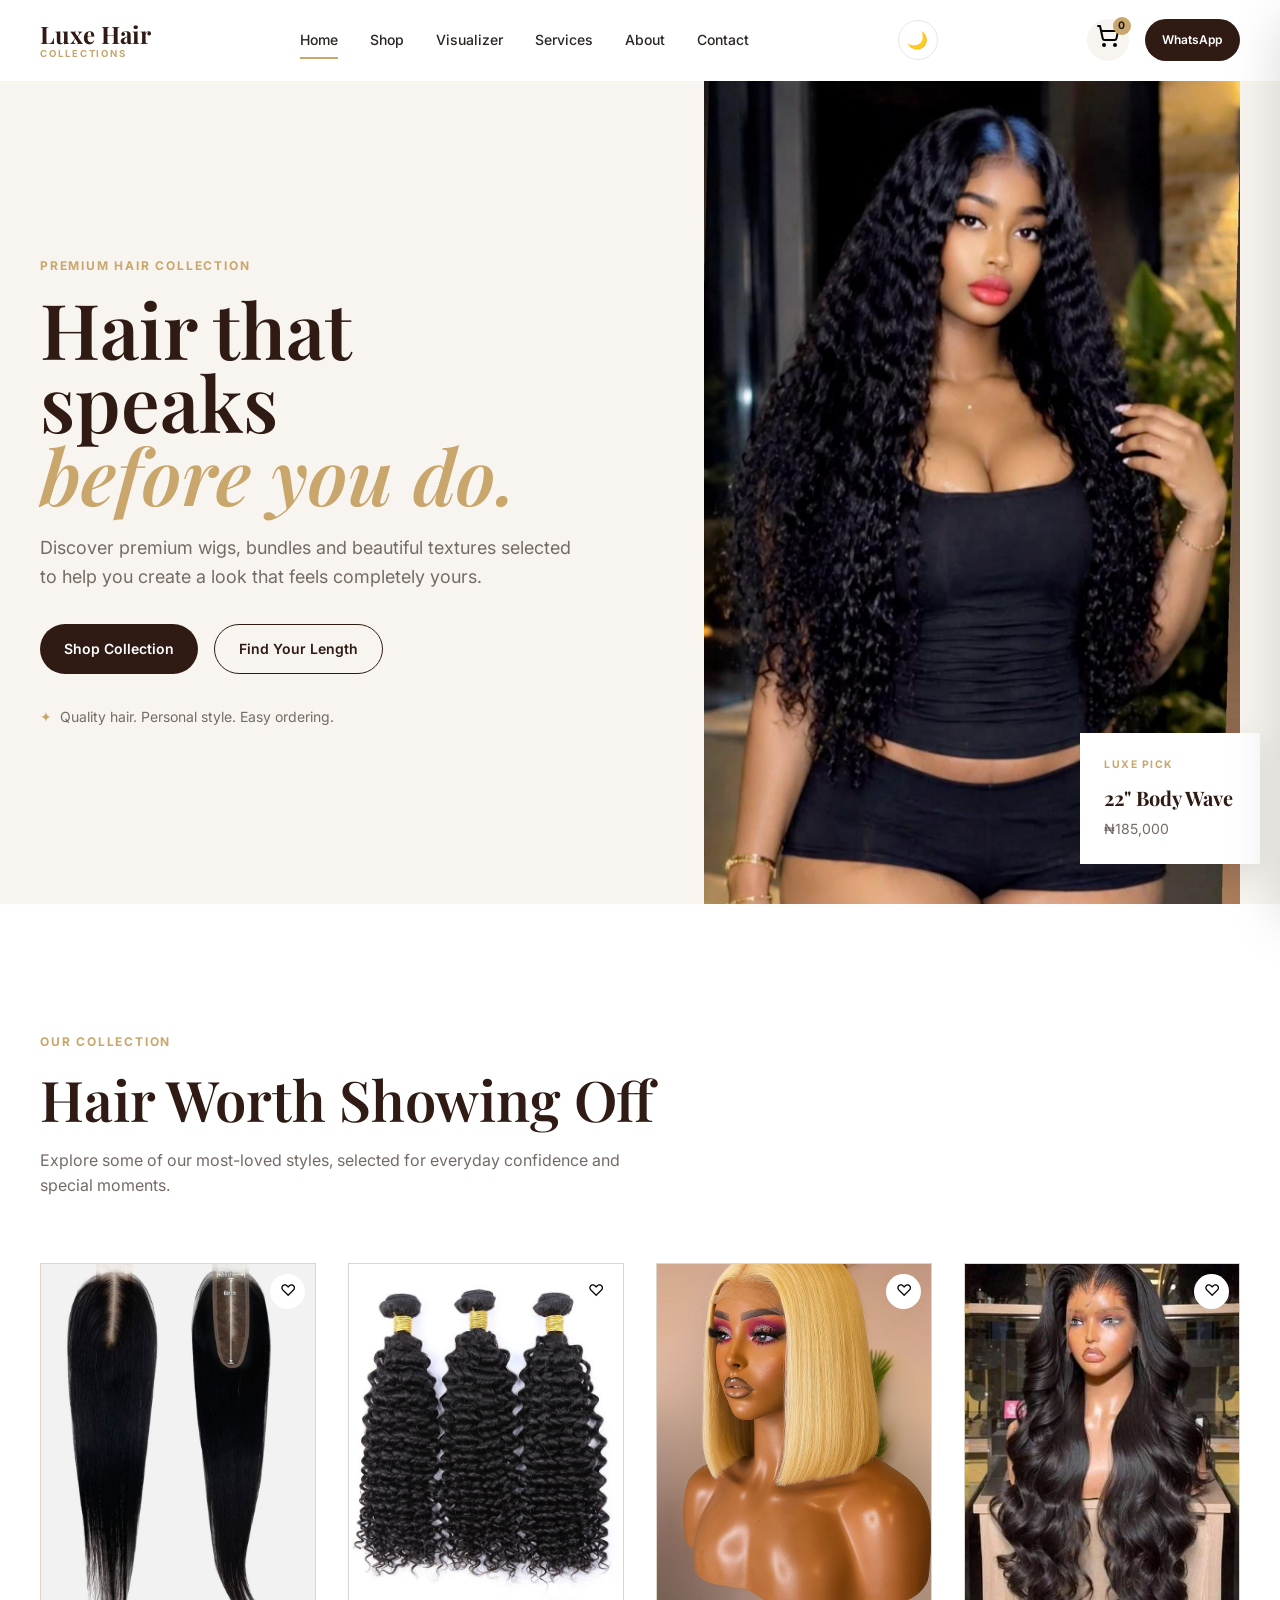
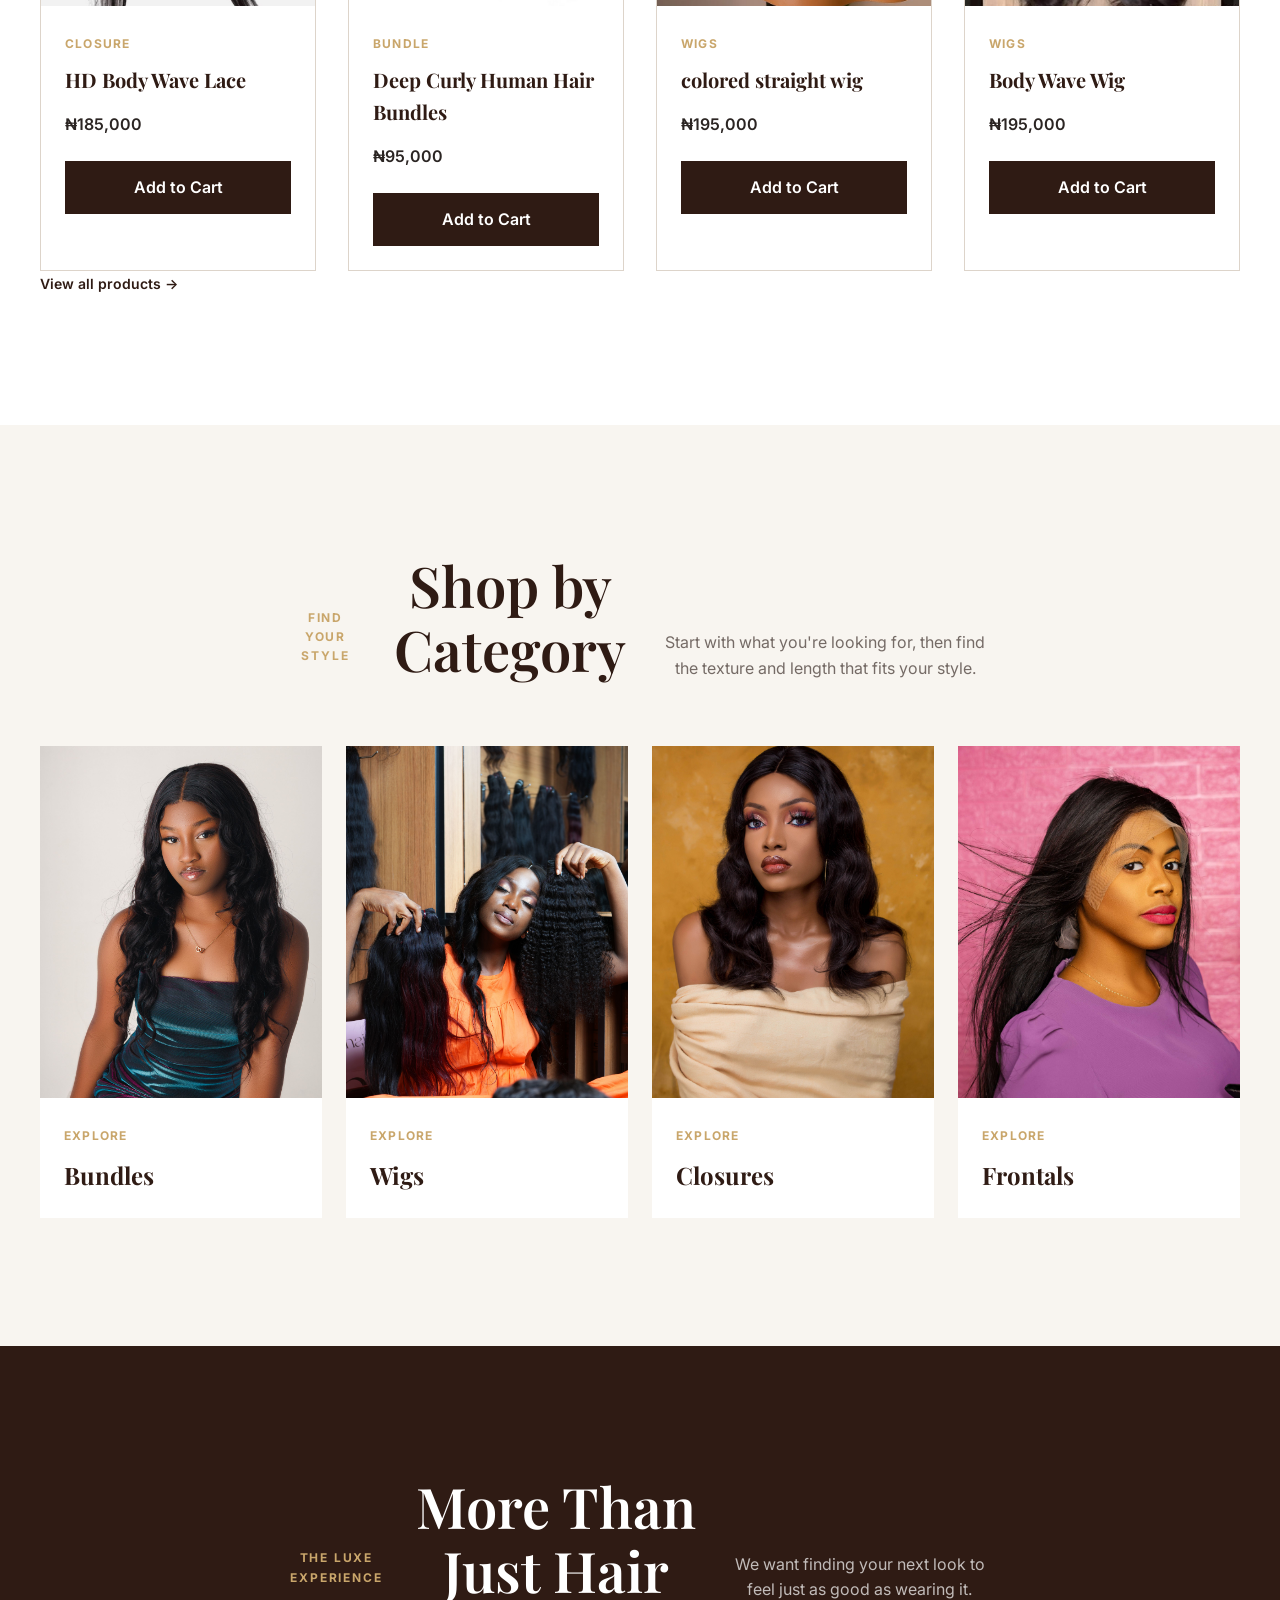
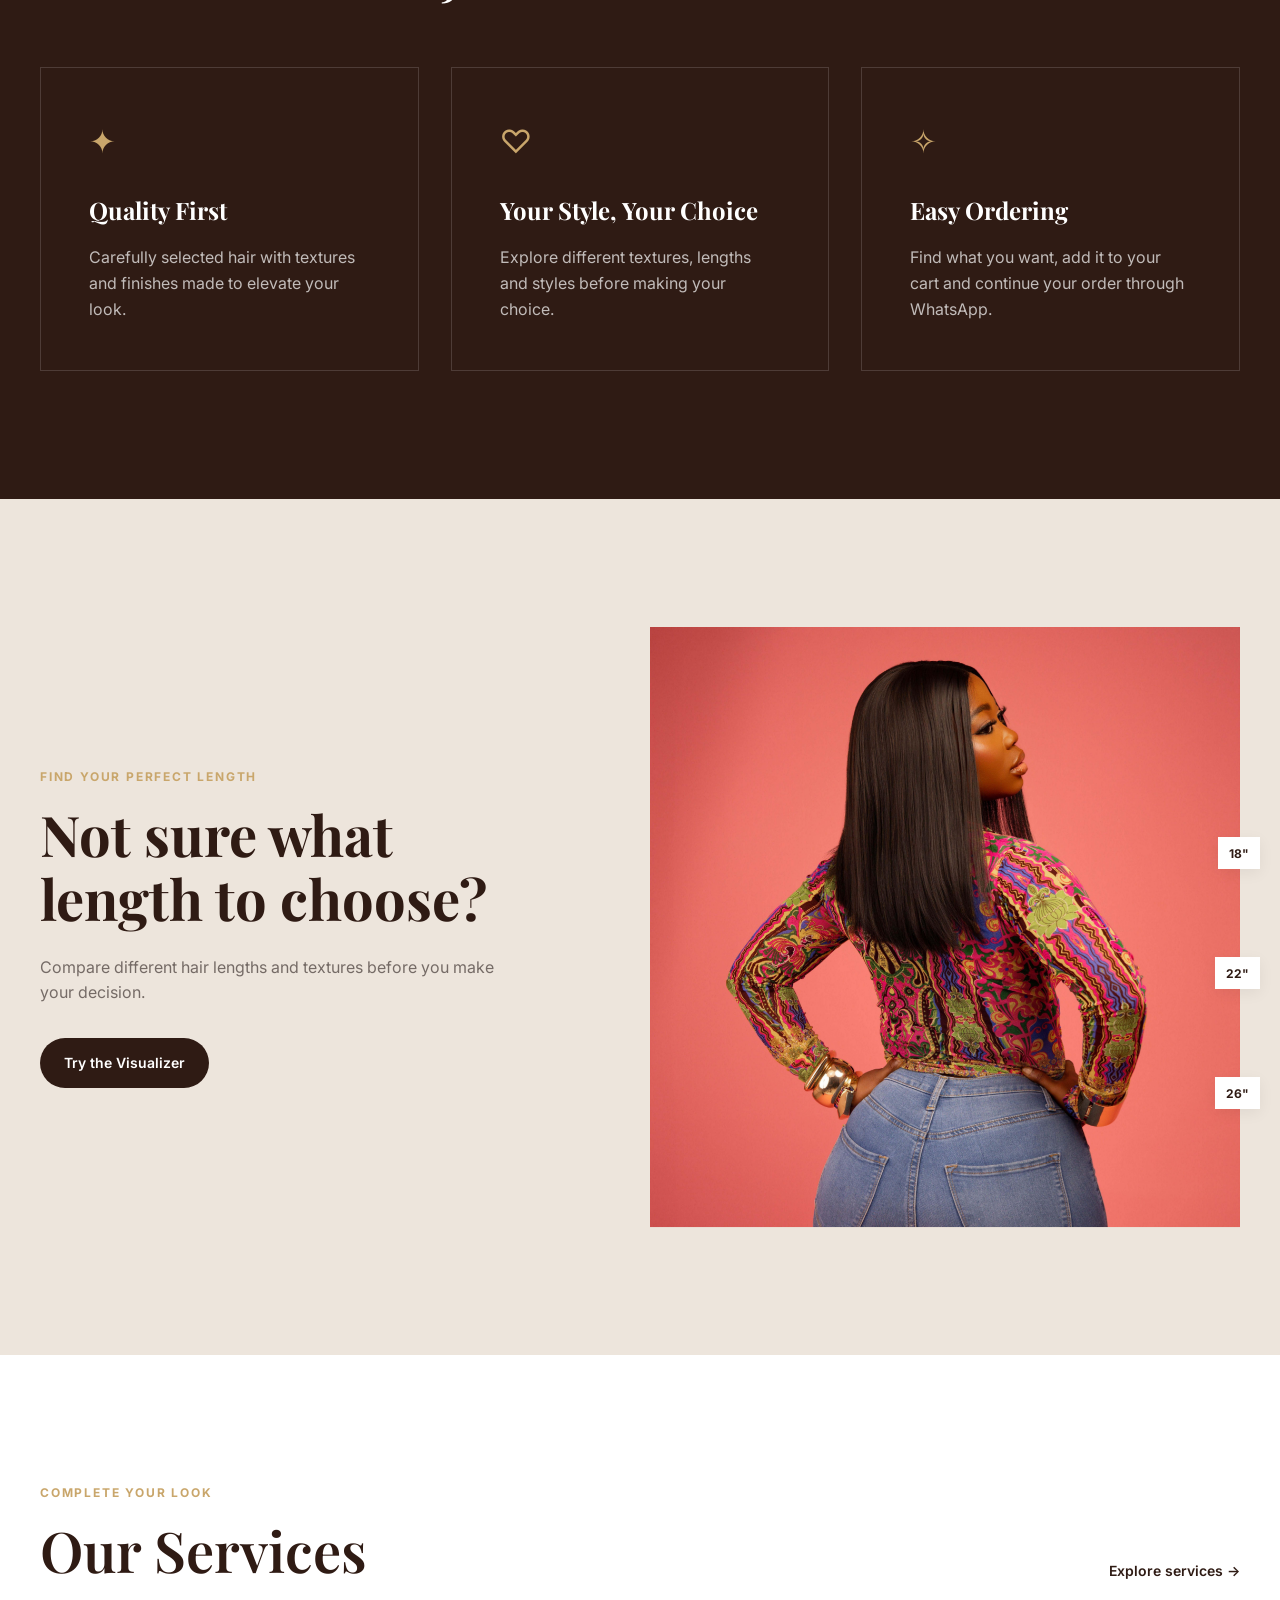
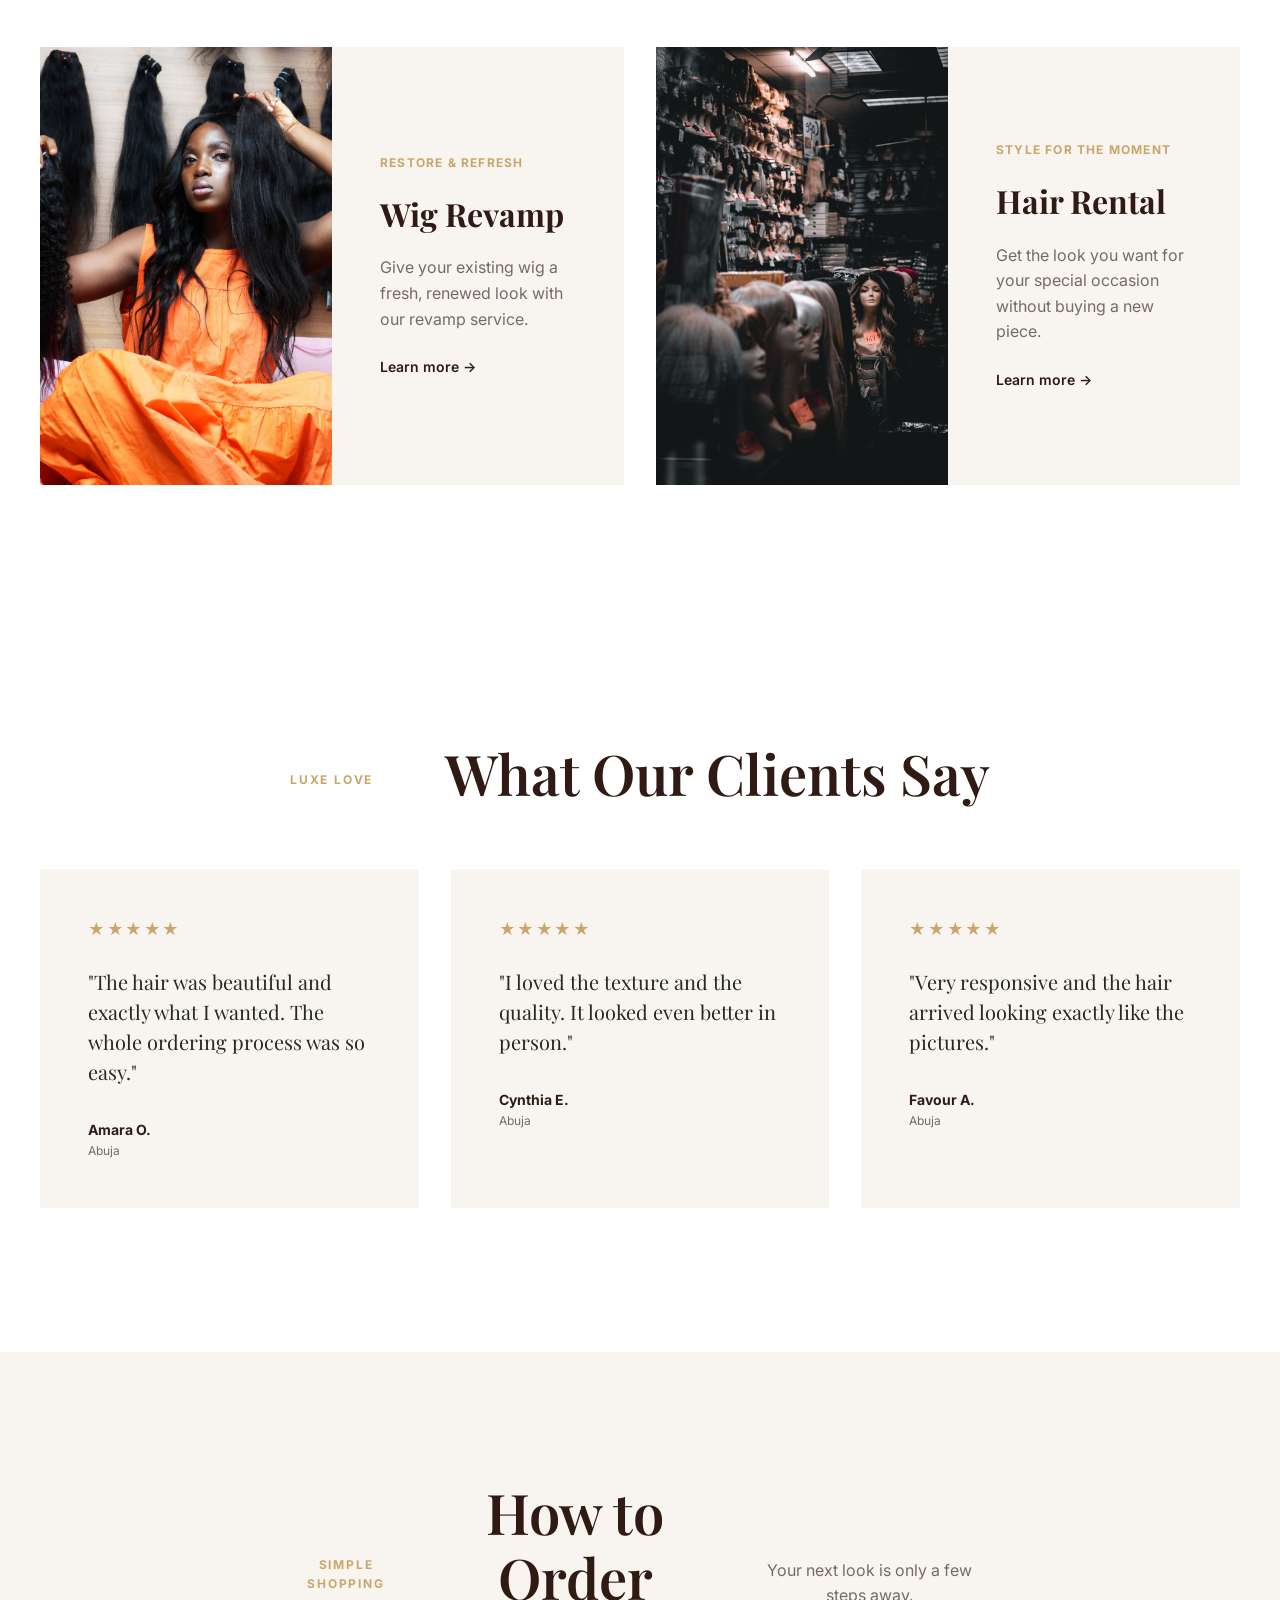
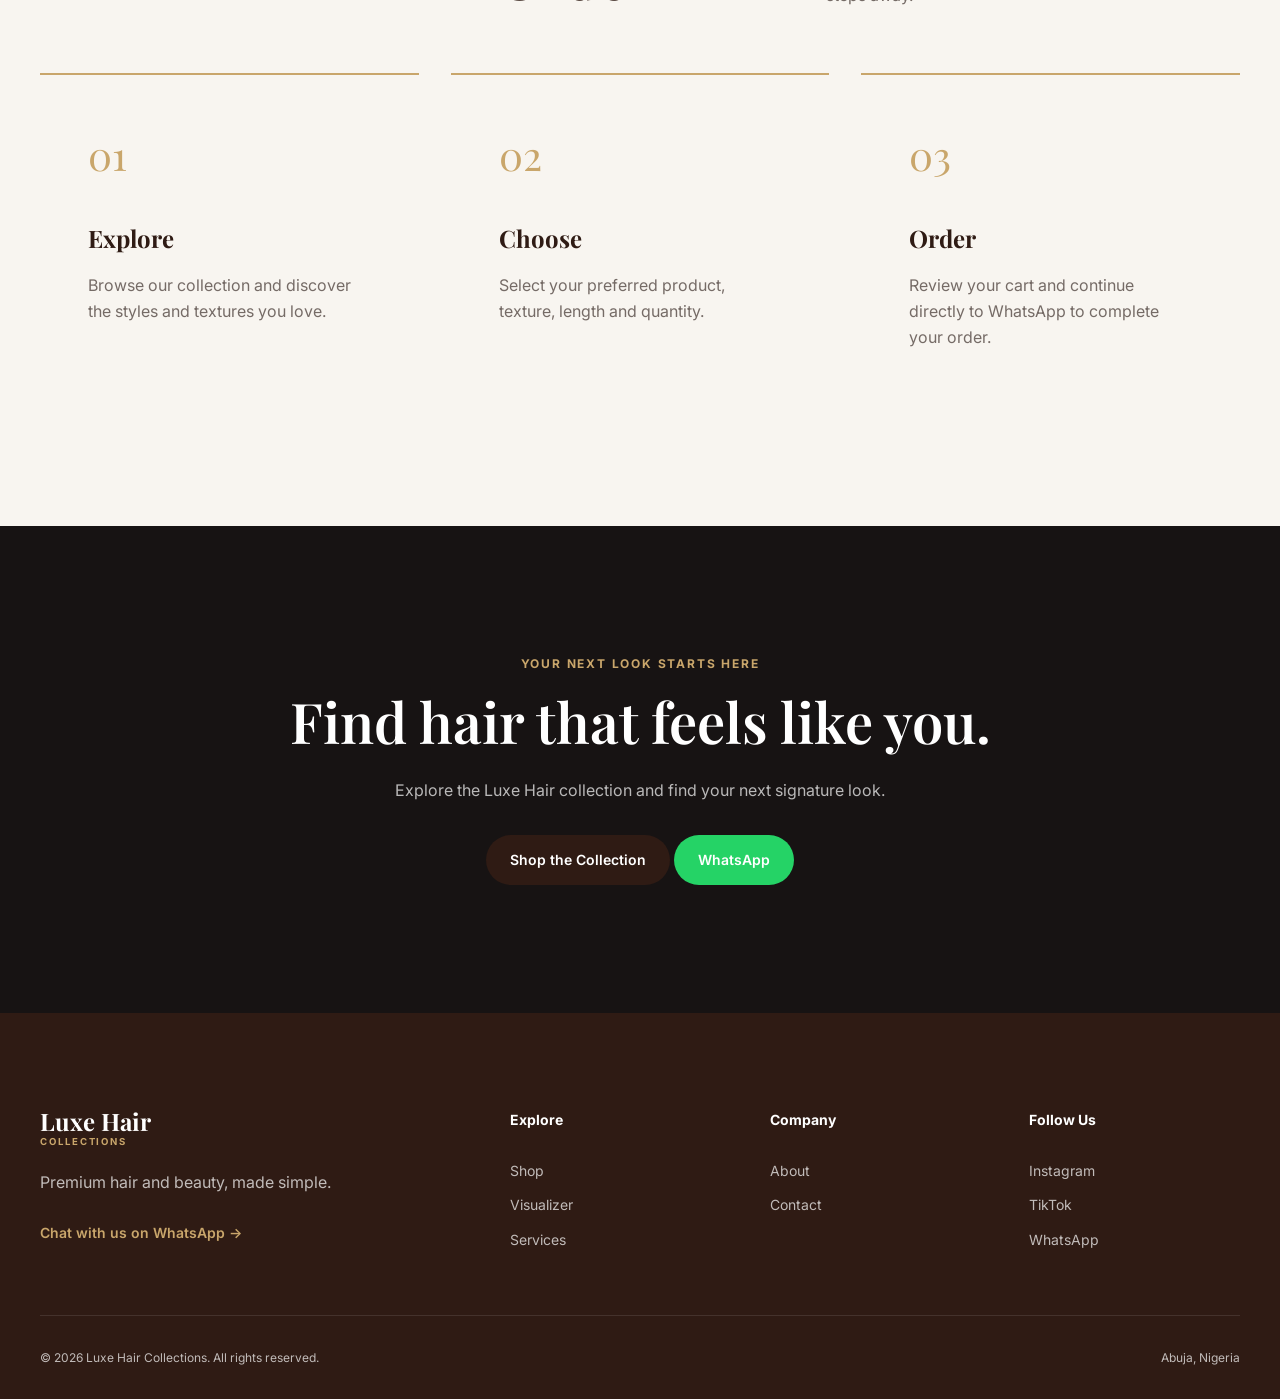
==== commit bdd5ee15: "Added card like button to local storage and finish the home page" ====
--- a/index.html
+++ b/index.html
@@ -102,6 +102,7 @@
                     class="nav-whatsapp"
                     target="_blank"
                     rel="noopener"
+                    data-whatsapp
                 >
                     WhatsApp
                 </a>
@@ -957,6 +958,16 @@
                     Shop the Collection
                 </a>
 
+                <a
+                    href="https://wa.me/2349164220790"
+                    class="btn btn-whatsapp"
+                    target="_blank"
+                    rel="noopener"
+                    data-whatsapp
+                >
+                    WhatsApp
+                </a>
+
             </div>
 
         </section>
@@ -1055,7 +1066,7 @@
                     TikTok
                 </a>
 
-                <a href="#" target="_blank">
+                <a href="#" target="_blank" data-whatsapp>
                     WhatsApp
                 </a>
 
@@ -1067,7 +1078,7 @@
         <div class="container footer-bottom">
 
             <p>
-                © 2026 Luxe Hair Collections.
+                © <span id="year">2026</span> Luxe Hair Collections.
                 All rights reserved.
             </p>
 
--- a/css/styles.css
+++ b/css/styles.css
@@ -771,9 +771,16 @@
 }
 
 .testimonial-grid {
-    display: grid;
-    grid-template-columns: repeat(3, 1fr);
-    gap: var(--space-lg);
+    display: flex;
+    overflow-x: auto;
+    gap: var(--space-md);
+    scroll-snap-type: x mandatory;
+    padding-bottom: var(--space-sm)
+}
+
+.testimonial-grid >*{
+    flex: 0 0 85%;
+    scroll-snap-align: start;
 }
 
 .testimonial-card {
@@ -807,7 +814,24 @@
 
 .testimonial-author span {
     color: var(--color-text-light);
-    font-size: var(--text-xs);
+    font-size: 
+    var(--text-xs);
+}
+
+@media (min-width: 768px) {
+    .testimonial-grid >*{
+        flex: 0 0 45%;
+    }
+    
+}
+
+@media (min-width: 992px) {
+    .testimonial-grid{
+        display: grid;
+        grid-template-columns: repeat(3, 1fr);
+        gap: var(--space-lg);
+
+    }
 }
 
 
@@ -979,6 +1003,10 @@
     transition: background-color var(--transition-fast);
     z-index: 2;
     
+}
+
+.like-btn.liked{
+    color: #e53e3e;
 }
 
 .product-image img {
@@ -1443,6 +1471,25 @@
     color: var(--color-primary);
 }
 
+.add-to-cart-btn{
+    margin-top: var(--space-md);
+    padding: 0.85rem 1rem;
+    background-color: var(--color-primary);
+    color: var(--color-white);
+    border: none;
+    font: inherit;
+    font-weight: 600;
+    cursor: pointer;
+    transition: background-color var(--transition-normal);
+}
+
+.add-to-cart-btn:hover{
+    background-color: var(--color-primary-light);
+}
+
+body.dark-mode .body.dark-mode{
+    background-color: var(--color-dark);
+}
 /* Dark mode */
 
 body.dark-mode .product-details-content {
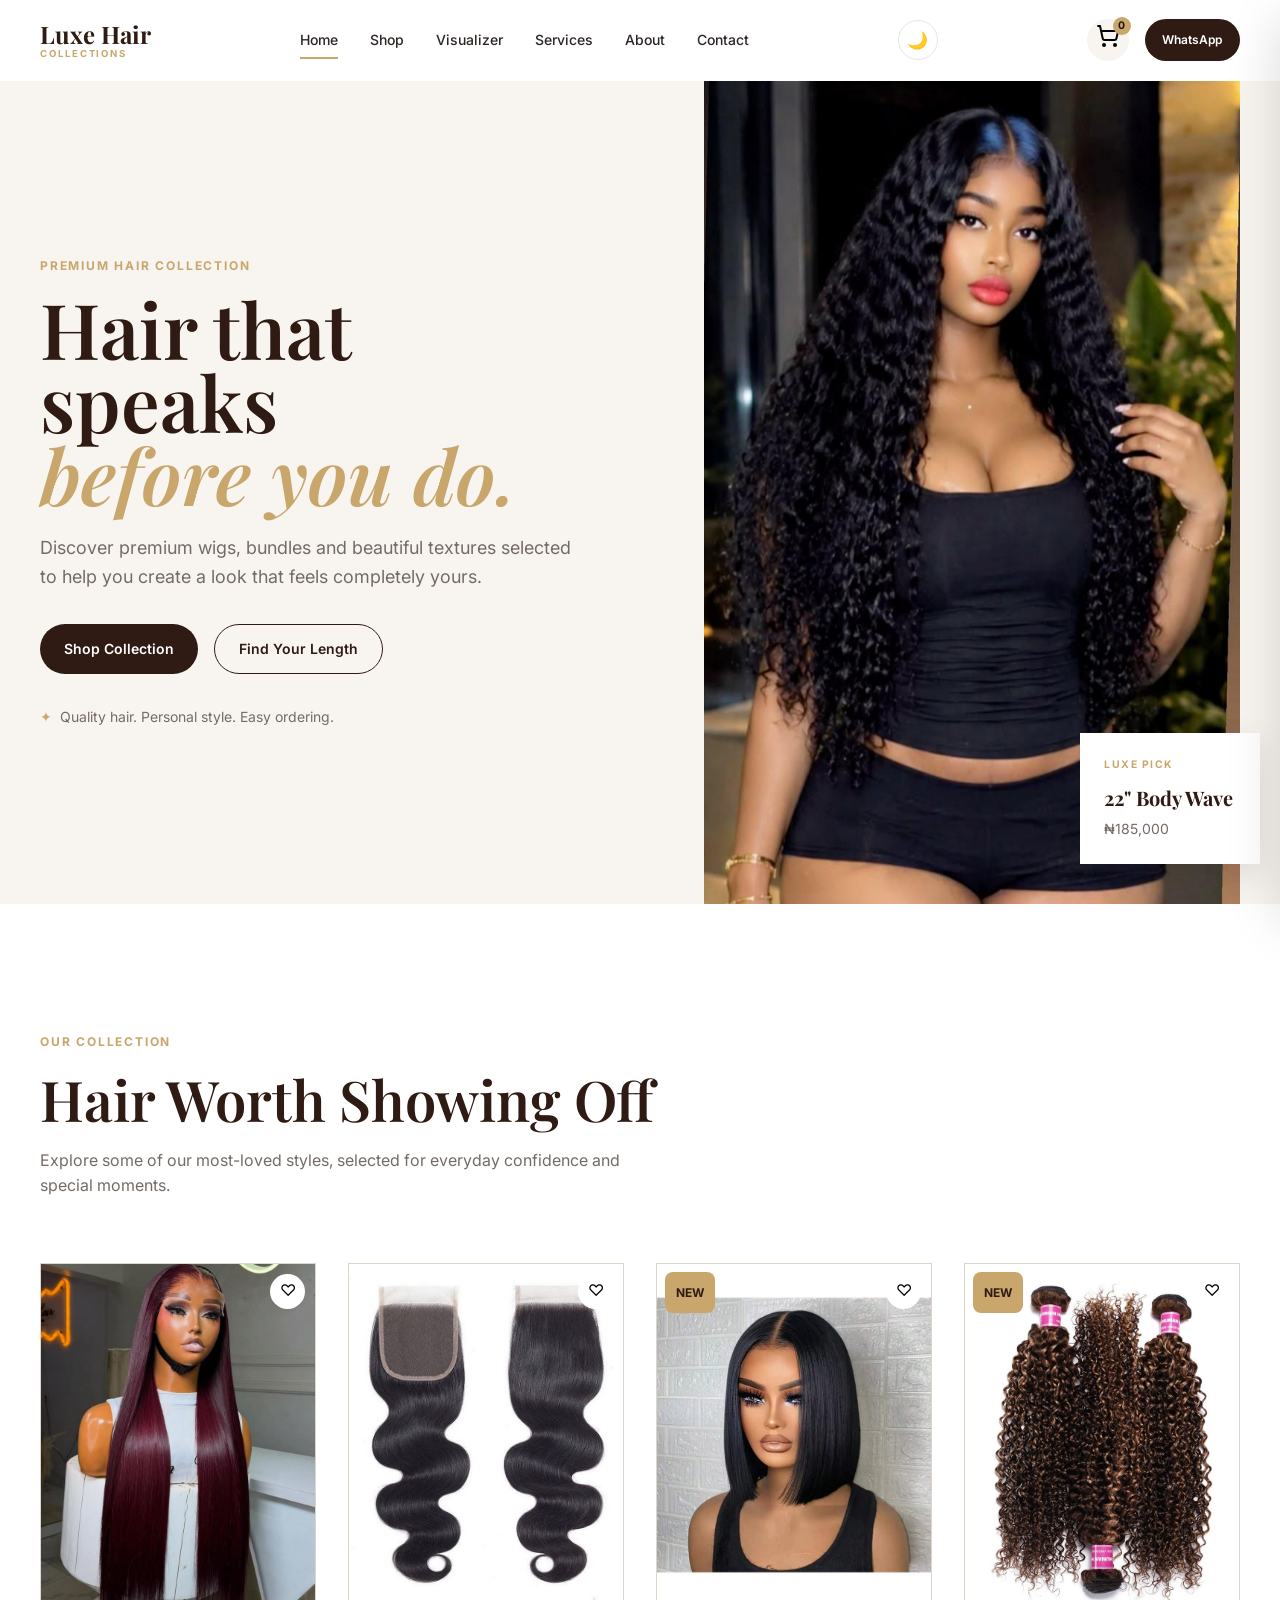
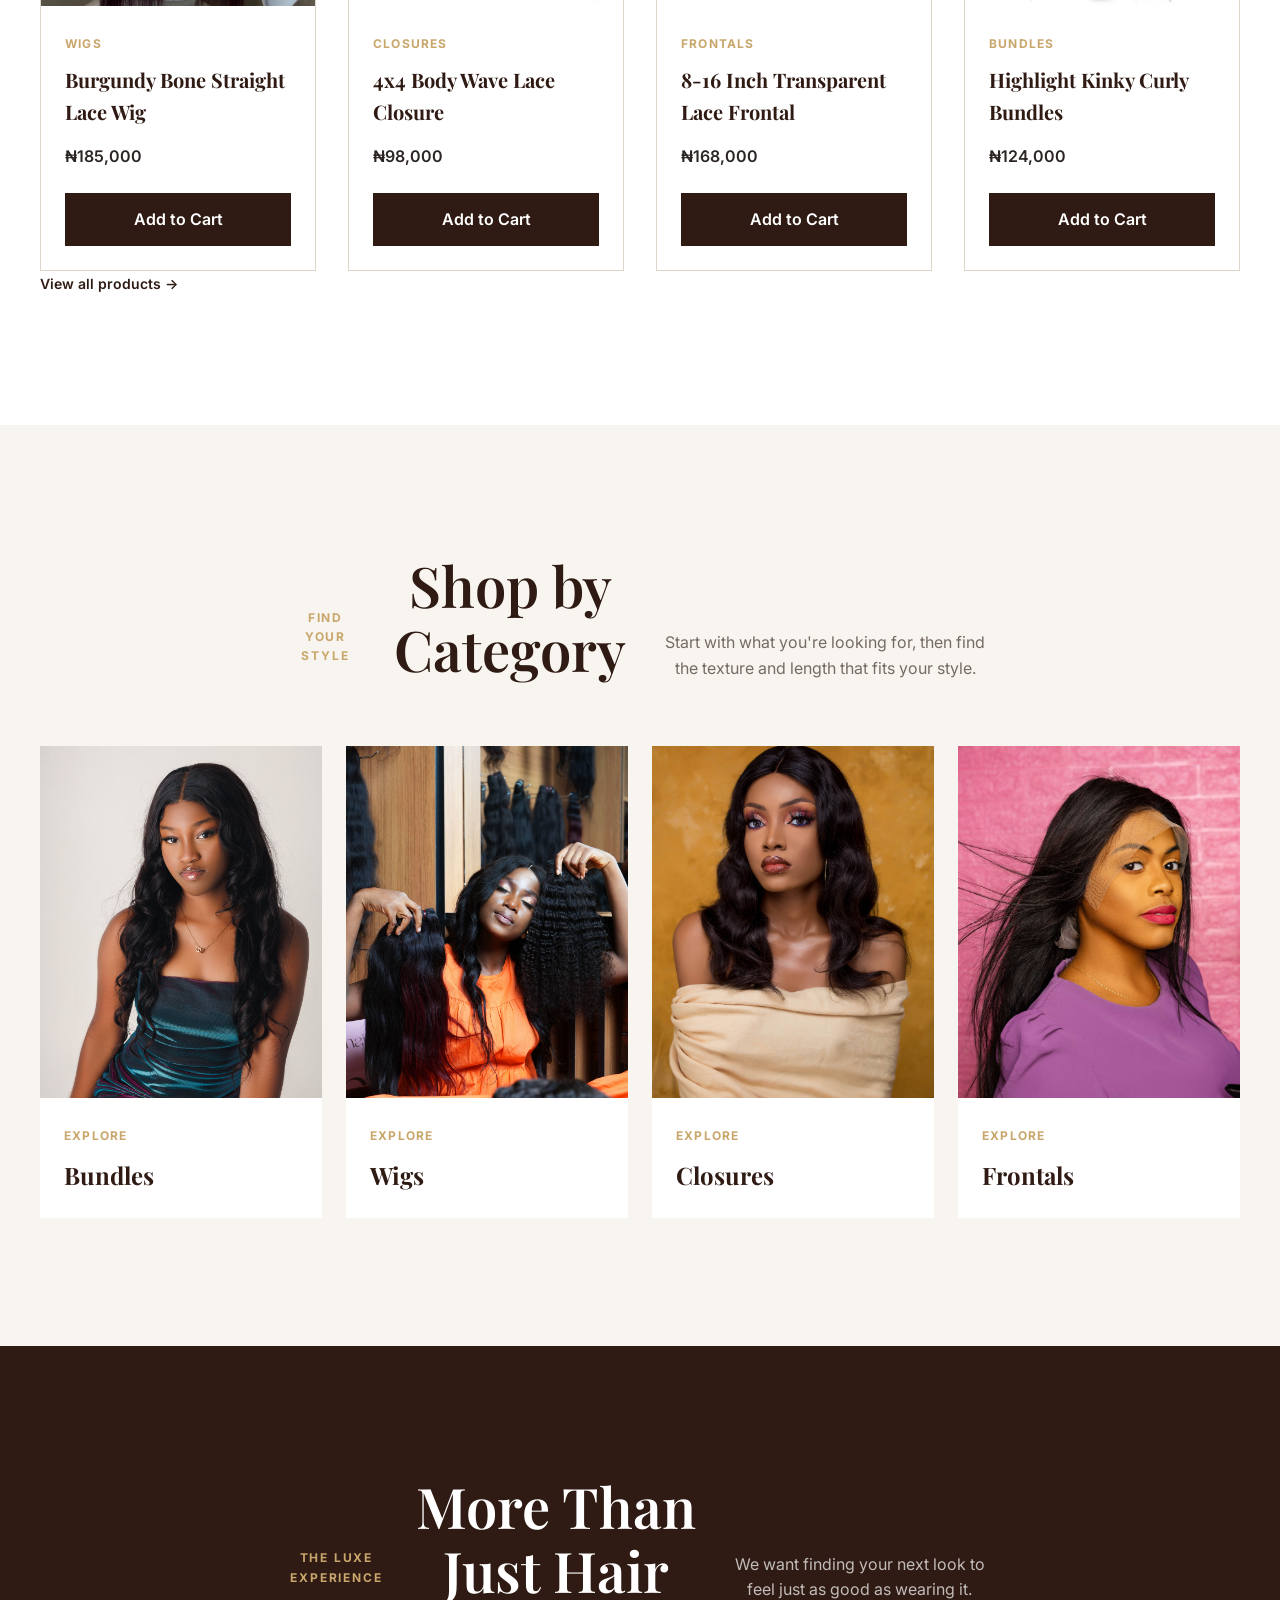
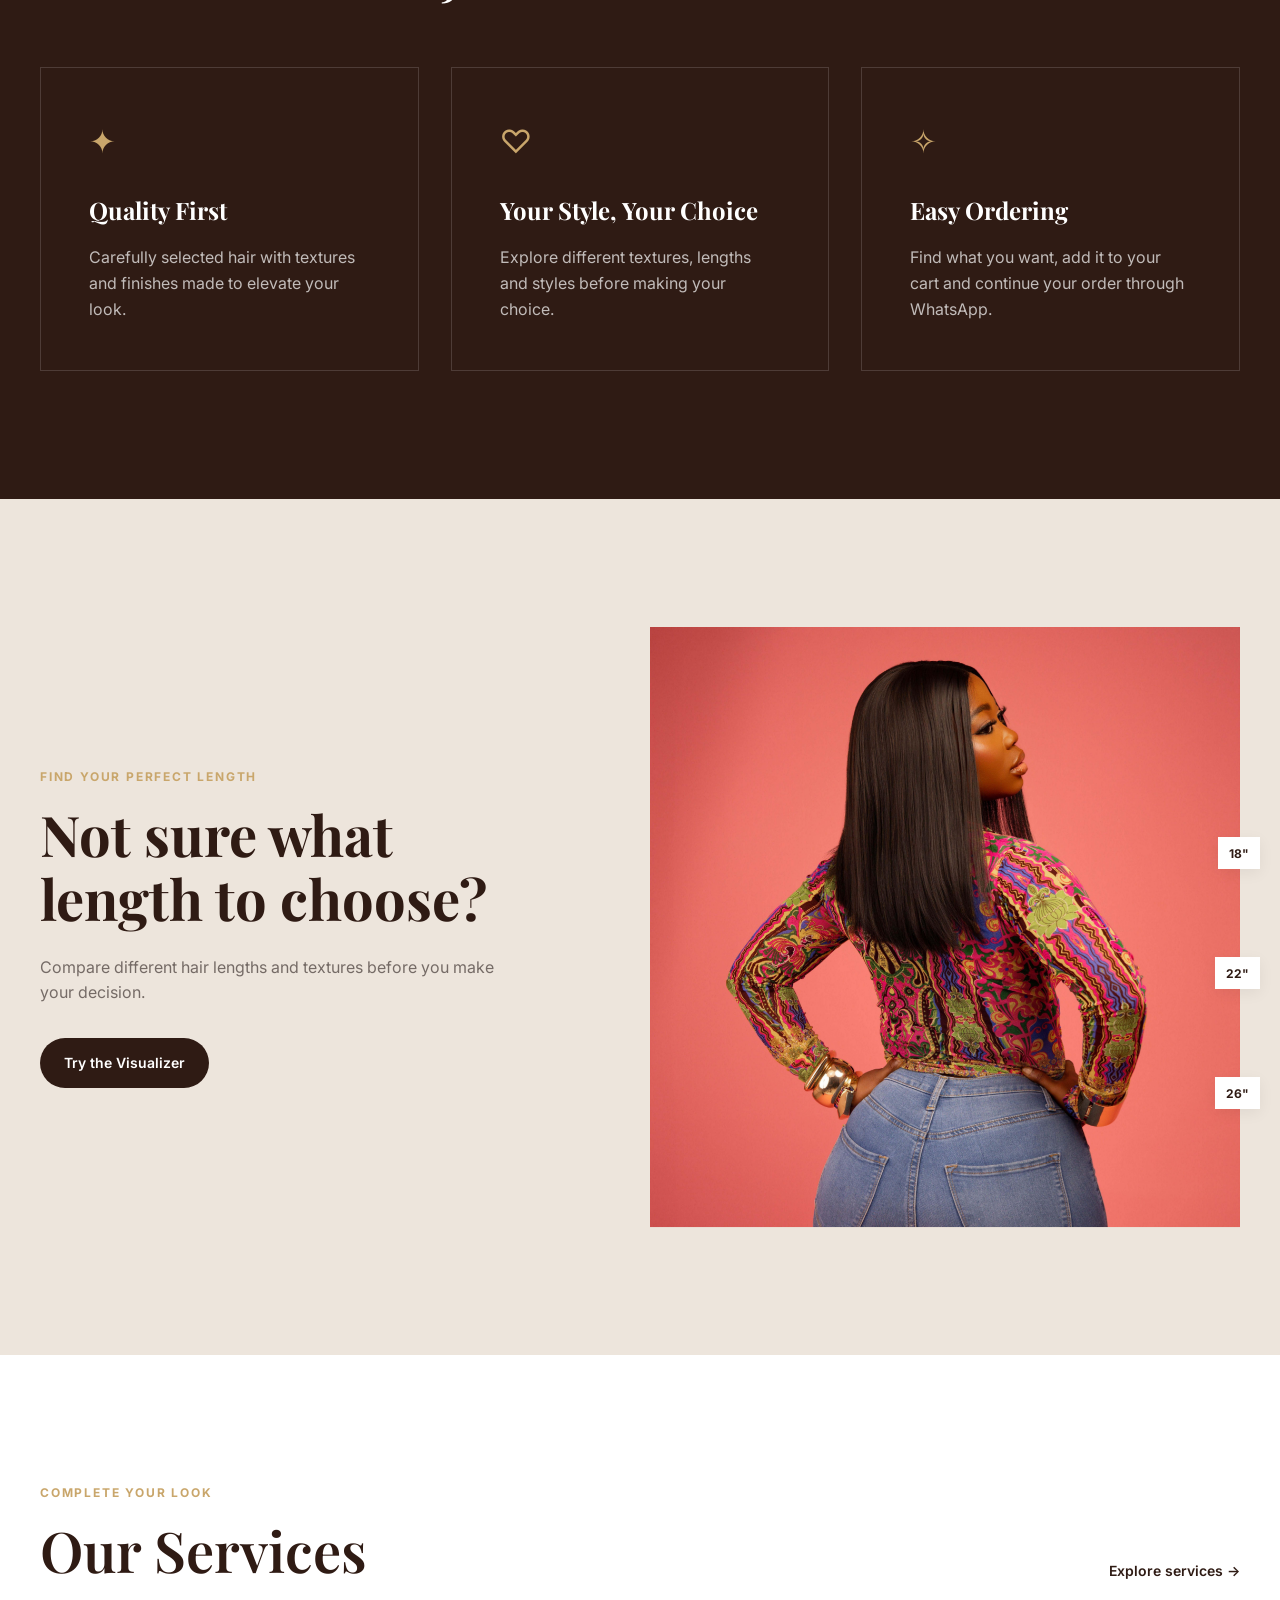
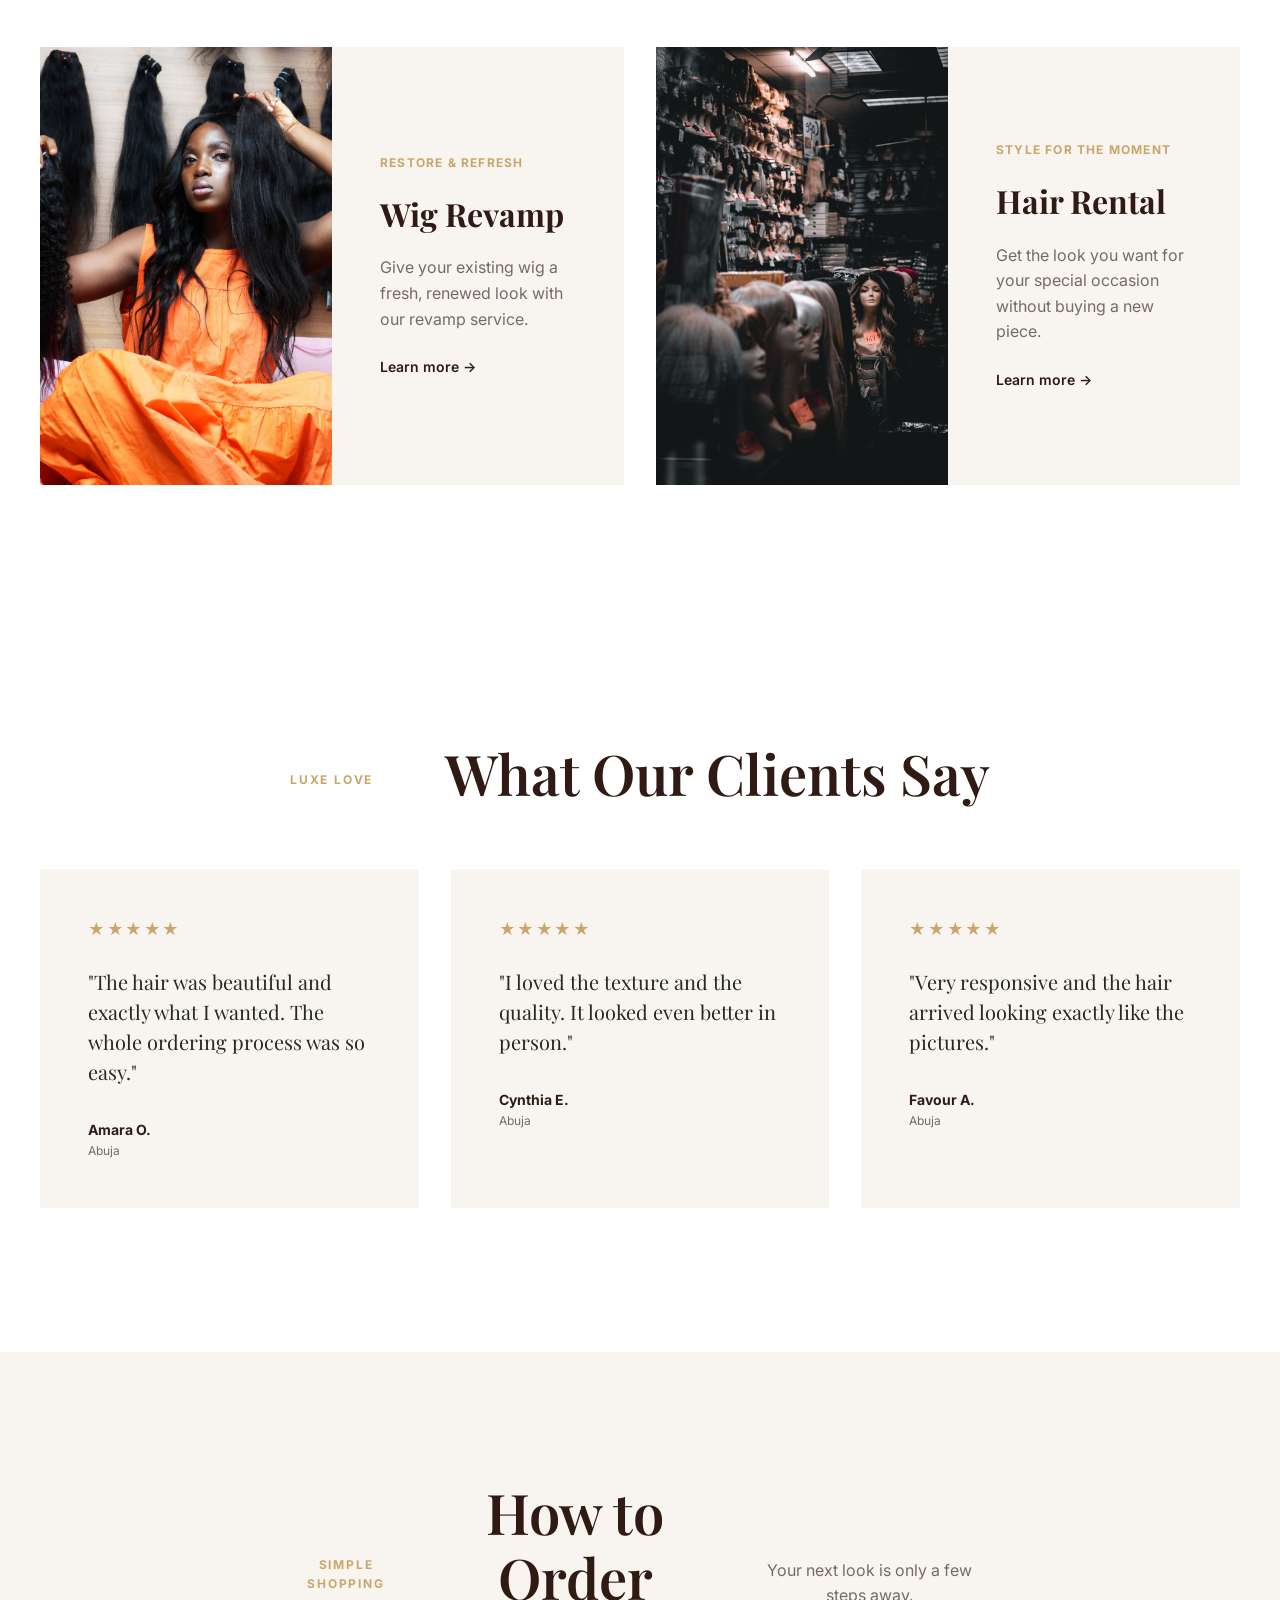
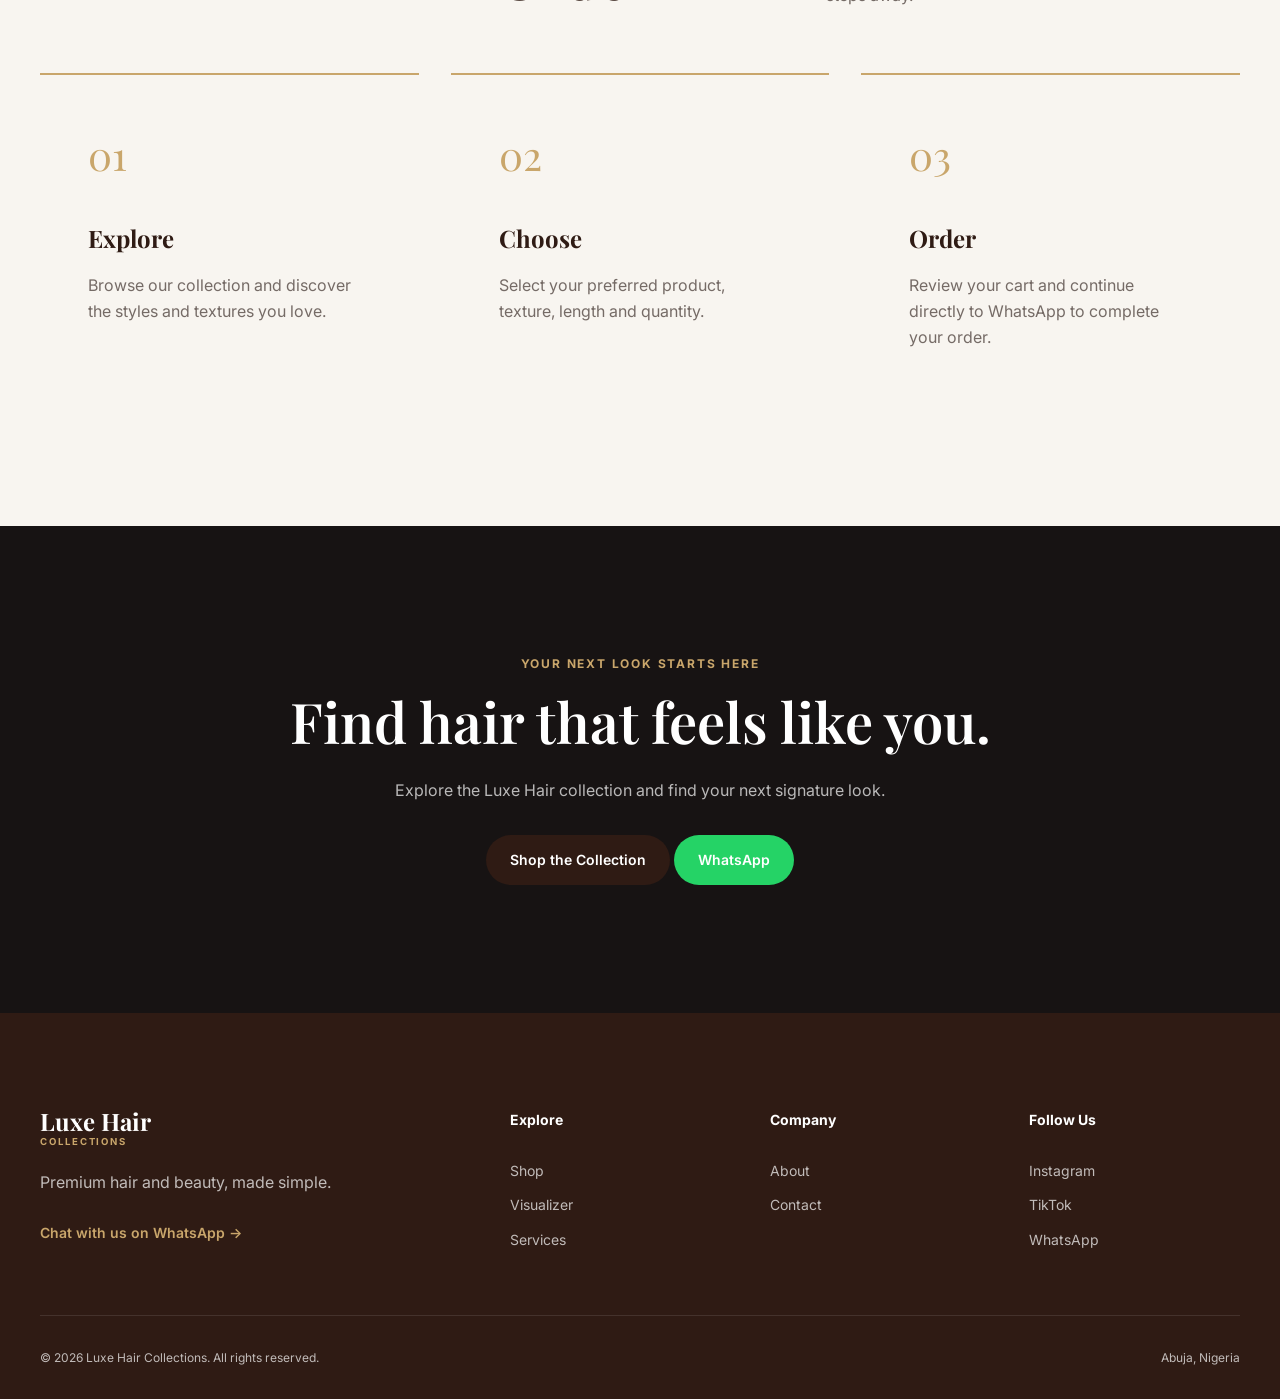
==== commit 07de182b: "Add shop filters, tags and load more" ====
--- a/index.html
+++ b/index.html
@@ -323,6 +323,9 @@
 
         </section>
 
+        <!-- =========================
+             PRODUCT DETAILS MODAL
+        ========================== -->
         <div id="product-details" class="product-details">
             <div class="product-details-content">
                 <button class="close-details" type="button">&times;</button>
@@ -365,7 +368,7 @@
                 <div class="category-grid">
 
                     <a
-                        href="shop.html?category=bundles"
+                        href="shop.html?category=Bundles"
                         class="category-card"
                     >
 
@@ -392,7 +395,7 @@
 
 
                     <a
-                        href="shop.html?category=wigs"
+                        href="shop.html?category=Wigs"
                         class="category-card"
                     >
 
@@ -419,7 +422,7 @@
 
 
                     <a
-                        href="shop.html?category=closures"
+                        href="shop.html?category=Closures"
                         class="category-card"
                     >
 
@@ -446,7 +449,7 @@
 
 
                     <a
-                        href="shop.html?category=frontals"
+                        href="shop.html?category=Frontals"
                         class="category-card"
                     >
 
@@ -1091,9 +1094,12 @@
     </footer>
 
 
-
+        <!-- =========================
+             CART DRAWER
+        ========================== -->
 
     <div class="cart-overlay"></div>
+
         <aside id="cart-drawer" class="cart-drawer" aria-label="Shopping cart">
             <div class="cart-header">
                 <h2>
@@ -1125,10 +1131,21 @@
     
 
 
-    <!-- =========================
+        <!---- ===== TOAST -->
+
+    <div id="toast" class="toast" role="status"></div>
+
+        <!-- Quick add sheet -->
+    <div class="quick-overlay" id="quick-overlay"></div>
+    <aside class="quick-add" id="quick-add" aria-label="Quick add to cart">
+        <button type="button" class="quick-close" id="quick-close" aria-label="Close">×</button>
+        <div id="quick-add-body"></div>
+    </aside>
+ 
+     <!-- =========================
          JAVASCRIPT
     ========================== -->
-
+    
     <script src="js/utils.js"></script>
     <script src="js/products.js"></script>
     <script src="js/app.js"></script>
--- a/css/styles.css
+++ b/css/styles.css
@@ -1732,4 +1732,1244 @@
 
 .checkout-btn:disabled:hover{
     background: var(--color-secondary);
+}
+
+
+.toast {
+    position: fixed;
+    top: 25%;
+    left: 70%;
+    transform: translate(-50%, 10px);
+    max-width: calc(100% - 2rem);
+    padding: var(--space-md) var(--space-xs);
+    text-align: center;
+    background: var(--color-primary);
+    color: var(--color-white);
+    border-radius: var(--border-radius-md);
+    box-shadow: var(--shadow-lg);
+    opacity: 0;
+    visibility: hidden;
+    pointer-events: none;
+    transition: opacity var(--transition-normal),
+                transform var(--transition-normal),
+                visibility var(--transition-normal);
+    z-index: 1100;
+
+  }
+  
+  .toast.show {
+    opacity: 1;
+    visibility: visible;
+    transform: translate(-50%, 0);
+}
+
+.cart-count.bump{
+    animation: bump 0.3s ease;
+}
+
+@keyframes bump {
+    0% {transform: scale(1); }
+    50% {transform: scale(1.4); }
+    100% {transform: scale(1);}
+
+}
+
+body.dark-mode .toast{
+    background: var(--color-secondary);
+    color: var(--color-primary);
+}
+
+
+
+
+
+
+
+
+/* =========================================================
+   SHOP PAGE, PART 1
+   Banner, trust strip, toolbar, chips, product grid, buttons
+   ========================================================= */
+
+/* Hidden label text that screen readers still read */
+.sr-only {
+  position: absolute;
+  width: 1px;
+  height: 1px;
+  padding: 0;
+  margin: -1px;
+  overflow: hidden;
+  clip: rect(0, 0, 0, 0);
+  white-space: nowrap;
+  border: 0;
+}
+
+/* ---------- Shared buttons ---------- */
+.btn-solid,
+.btn-outline {
+  display: inline-block;
+  padding: var(--space-xs) var(--space-md);
+  border-radius: var(--border-radius-full);
+  font-size: var(--text-base);
+  font-weight: 600;
+  text-align: center;
+  cursor: pointer;
+  transition: var(--transition-normal);
+}
+
+.btn-solid {
+  background: var(--color-secondary);
+  color: var(--color-primary);
+  border: 2px solid var(--color-secondary);
+}
+
+.btn-solid:hover {
+  background: var(--color-secondary-light);
+  border-color: var(--color-secondary-light);
+}
+
+.btn-outline {
+  background: transparent;
+  color: var(--color-primary);
+  border: 2px solid var(--color-primary);
+}
+
+.btn-outline:hover {
+  background: var(--color-primary);
+  color: var(--color-white);
+}
+
+/* ---------- Banner ---------- */
+.shop-banner {
+  background: linear-gradient(135deg, var(--color-primary), var(--color-primary-light));
+  color: var(--color-white);
+  padding: var(--space-xl) 0;
+  text-align: center;
+}
+
+.breadcrumb {
+  display: flex;
+  justify-content: center;
+  gap: var(--space-xs);
+  margin-bottom: var(--space-sm);
+  font-size: 0.9rem;
+  color: var(--color-secondary-light);
+}
+
+.breadcrumb a:hover {
+  text-decoration: underline;
+}
+
+.shop-title {
+  font-family: var(--font-heading);
+  font-size: var(--text-3xl);
+  margin-bottom: var(--space-xs);
+}
+
+.shop-subtitle {
+  max-width: 560px;
+  margin: 0 auto;
+  color: var(--color-beige);
+}
+
+/* ---------- Trust strip ---------- */
+.trust-strip {
+  background: var(--color-cream);
+  border-bottom: 1px solid var(--color-border);
+}
+
+.trust-list {
+  display: grid;
+  grid-template-columns: repeat(2, 1fr);
+  gap: var(--space-sm);
+  padding-top: var(--space-sm);
+  padding-bottom: var(--space-sm);
+}
+
+.trust-item {
+  display: flex;
+  align-items: center;
+  gap: var(--space-xs);
+  font-size: 0.85rem;
+  font-weight: 600;
+  color: var(--color-primary);
+}
+
+.trust-icon {
+  color: var(--color-secondary);
+}
+
+/* ---------- Shop section ---------- */
+.shop-section {
+  padding: var(--space-lg) 0 var(--space-2xl);
+  background: var(--color-white);
+}
+
+/* ---------- Toolbar (sticks under the header while scrolling) ---------- */
+.shop-toolbar {
+  position: sticky;
+  top: var(--header-height);
+  z-index: 40;
+  display: flex;
+  flex-direction: column;
+  gap: var(--space-xs);
+  padding: var(--space-sm) 0;
+  background: var(--color-white);
+  border-bottom: 1px solid var(--color-border);
+}
+
+.search-box input,
+#shop-sort {
+  width: 100%;
+  padding: 0.75rem 1rem;
+  background: var(--color-cream);
+  border: 1px solid var(--color-border);
+  border-radius: var(--border-radius-full);
+  font-size: var(--text-base);
+  color: var(--color-text);
+  transition: var(--transition-fast);
+}
+
+.search-box input:focus,
+#shop-sort:focus {
+  outline: none;
+  border-color: var(--color-secondary);
+  box-shadow: 0 0 0 3px rgba(201, 166, 107, 0.25);
+}
+
+.toolbar-controls {
+  display: flex;
+  align-items: center;
+  gap: var(--space-xs);
+}
+
+#shop-sort {
+  flex: 1;
+  cursor: pointer;
+}
+
+.filter-toggle {
+  padding: 0.75rem 1.25rem;
+  background: var(--color-primary);
+  color: var(--color-white);
+  border: none;
+  border-radius: var(--border-radius-full);
+  font-weight: 600;
+  cursor: pointer;
+}
+
+.view-toggle {
+  display: none;               /* shown on tablet and up */
+  gap: 4px;
+}
+
+.view-btn {
+  width: 42px;
+  height: 42px;
+  background: var(--color-cream);
+  border: 1px solid var(--color-border);
+  border-radius: var(--border-radius-md);
+  color: var(--color-text-light);
+  cursor: pointer;
+  transition: var(--transition-fast);
+}
+
+.view-btn.active {
+  background: var(--color-primary);
+  border-color: var(--color-primary);
+  color: var(--color-white);
+}
+
+/* ---------- Category chips (one scrolling row) ---------- */
+.category-chips {
+  display: flex;
+  gap: var(--space-xs);
+  padding: var(--space-sm) 0;
+  overflow-x: auto;
+  scrollbar-width: none;       /* hide scrollbar in Firefox */
+}
+
+.category-chips::-webkit-scrollbar {
+  display: none;               /* hide scrollbar in Chrome and Safari */
+}
+
+.chip {
+  flex-shrink: 0;              /* chips never squash */
+  padding: 0.55rem 1.25rem;
+  background: var(--color-cream);
+  border: 1px solid var(--color-border);
+  border-radius: var(--border-radius-full);
+  font-size: 0.95rem;
+  font-weight: 600;
+  color: var(--color-text);
+  cursor: pointer;
+  transition: var(--transition-fast);
+}
+
+.chip:hover {
+  border-color: var(--color-secondary);
+}
+
+.chip.active {
+  background: var(--color-primary);
+  border-color: var(--color-primary);
+  color: var(--color-white);
+}
+
+/* ---------- Results bar ---------- */
+.results-bar {
+  display: flex;
+  justify-content: space-between;
+  align-items: center;
+  margin-bottom: var(--space-sm);
+}
+
+.result-count {
+  font-size: 0.95rem;
+  color: var(--color-text-light);
+}
+
+/* ---------- Product grid ---------- */
+.shop-grid {
+  display: grid;
+  grid-template-columns: repeat(2, 1fr);     /* 2 columns on phone */
+  gap: var(--space-sm);
+}
+
+/* List view: one card per row, image on the left */
+.shop-grid.list-view {
+  grid-template-columns: 1fr;
+}
+
+.shop-grid.list-view .product-card {
+  display: grid;
+  grid-template-columns: 120px 1fr;
+  align-items: center;
+}
+
+.shop-grid.list-view .product-image {
+  height: 100%;
+}
+
+/* ---------- Tablet and up ---------- */
+@media (min-width: 768px) {
+  .shop-banner {
+    padding: var(--space-2xl) 0;
+  }
+
+  .shop-title {
+    font-size: var(--text-4xl);
+  }
+
+  .trust-list {
+    grid-template-columns: repeat(4, 1fr);
+  }
+
+  .shop-toolbar {
+    flex-direction: row;
+    align-items: center;
+    gap: var(--space-sm);
+  }
+
+  .search-box {
+    flex: 1;
+  }
+
+  .toolbar-controls {
+    flex: 0 0 auto;
+  }
+
+  #shop-sort {
+    width: 210px;
+    flex: none;
+  }
+
+  .view-toggle {
+    display: flex;
+  }
+
+  .shop-grid {
+    grid-template-columns: repeat(3, 1fr);
+    gap: var(--space-md);
+  }
+
+  .shop-grid.list-view .product-card {
+    grid-template-columns: 200px 1fr;
+  }
+}
+
+/* ---------- Desktop ---------- */
+@media (min-width: 1100px) {
+  .filter-toggle {
+    display: none;     /* the sidebar replaces the Filters button (part 2) */
+  }
+}
+
+
+
+
+/* =========================================================
+   SHOP PAGE, PART 2
+   Filter panel, active tags, empty state, load more, CTA
+   ========================================================= */
+
+/* The "hidden" attribute loses to display rules, so force it */
+.shop-empty[hidden],
+.load-more-wrap[hidden] {
+  display: none;
+}
+
+/* ---------- Layout: sidebar + results ---------- */
+.shop-layout {
+  display: block;                      /* phone and tablet: results only */
+}
+
+.shop-results {
+  min-width: 0;                        /* stops the grid from overflowing */
+}
+
+/* ---------- Filter overlay (phone) ---------- */
+.filter-overlay {
+  position: fixed;
+  inset: 0;
+  background: rgba(23, 19, 19, 0.55);
+  opacity: 0;
+  visibility: hidden;
+  pointer-events: none;
+  transition: var(--transition-normal);
+  z-index: 1000;
+}
+
+.filter-overlay.open {
+  opacity: 1;
+  visibility: visible;
+  pointer-events: auto;
+}
+
+/* ---------- Filter panel: bottom drawer on phone ---------- */
+.filter-panel {
+  position: fixed;
+  left: 0;
+  right: 0;
+  bottom: 0;
+  max-height: 85vh;
+  overflow-y: auto;
+  padding: var(--space-md);
+  background: var(--color-white);
+  border-radius: var(--border-radius-lg) var(--border-radius-lg) 0 0;
+  box-shadow: var(--shadow-lg);
+  transform: translateY(100%);         /* hidden below the screen */
+  visibility: hidden;
+  transition: transform var(--transition-normal), visibility var(--transition-normal);
+  z-index: 1001;
+}
+
+.filter-panel.open {
+  transform: translateY(0);
+  visibility: visible;
+}
+
+.filter-header {
+  display: flex;
+  justify-content: space-between;
+  align-items: center;
+  margin-bottom: var(--space-sm);
+}
+
+.filter-header h2 {
+  font-family: var(--font-heading);
+  font-size: var(--text-xl);
+  color: var(--color-primary);
+}
+
+.close-filters {
+  width: 40px;
+  height: 40px;
+  background: var(--color-cream);
+  border: none;
+  border-radius: var(--border-radius-full);
+  font-size: 1.5rem;
+  line-height: 1;
+  color: var(--color-primary);
+  cursor: pointer;
+}
+
+/* ---------- Filter groups ---------- */
+.filter-group {
+  padding: var(--space-sm) 0;
+  border-top: 1px solid var(--color-border);
+}
+
+.filter-group h3 {
+  margin-bottom: var(--space-xs);
+  font-size: var(--text-base);
+  font-weight: 700;
+  color: var(--color-primary);
+}
+
+/* Price */
+.price-inputs {
+  display: flex;
+  align-items: center;
+  gap: var(--space-xs);
+}
+
+.price-inputs input {
+  flex: 1;
+  min-width: 0;
+  padding: 0.65rem 0.9rem;
+  background: var(--color-cream);
+  border: 1px solid var(--color-border);
+  border-radius: var(--border-radius-md);
+  font-size: var(--text-base);
+  color: var(--color-text);
+}
+
+.price-inputs input:focus {
+  outline: none;
+  border-color: var(--color-secondary);
+  box-shadow: 0 0 0 3px rgba(201, 166, 107, 0.25);
+}
+
+.price-inputs span {
+  color: var(--color-text-light);
+}
+
+/* Length pills */
+.check-grid {
+  display: flex;
+  flex-wrap: wrap;
+  gap: var(--space-xs);
+}
+
+.check-pill input {
+  position: absolute;                  /* hide the real checkbox */
+  opacity: 0;
+  pointer-events: none;
+}
+
+.check-pill span {
+  display: inline-block;
+  min-width: 52px;
+  padding: 0.5rem 0.8rem;
+  background: var(--color-cream);
+  border: 1px solid var(--color-border);
+  border-radius: var(--border-radius-full);
+  text-align: center;
+  font-size: 0.9rem;
+  font-weight: 600;
+  color: var(--color-text);
+  cursor: pointer;
+  transition: var(--transition-fast);
+}
+
+.check-pill input:checked + span {
+  background: var(--color-primary);
+  border-color: var(--color-primary);
+  color: var(--color-white);
+}
+
+.check-pill input:focus-visible + span {
+  outline: 2px solid var(--color-secondary);
+  outline-offset: 2px;
+}
+
+/* Texture and availability rows */
+.check-list {
+  display: flex;
+  flex-direction: column;
+}
+
+.check-row {
+  display: flex;
+  align-items: center;
+  gap: var(--space-xs);
+  padding: 0.5rem 0;
+  font-size: var(--text-base);
+  color: var(--color-text);
+  cursor: pointer;
+}
+
+.check-row input {
+  width: 18px;
+  height: 18px;
+  accent-color: var(--color-primary);  /* colours the tick */
+  cursor: pointer;
+}
+
+/* Footer buttons */
+.filter-footer {
+  position: sticky;
+  bottom: calc(var(--space-md) * -1);
+  display: flex;
+  gap: var(--space-xs);
+  margin: var(--space-sm) calc(var(--space-md) * -1) calc(var(--space-md) * -1);
+  padding: var(--space-sm) var(--space-md);
+  background: var(--color-white);
+  border-top: 1px solid var(--color-border);
+}
+
+.filter-footer .btn-outline,
+.filter-footer .btn-solid {
+  flex: 1;
+}
+
+/* ---------- Active filter tags ---------- */
+.active-filters {
+  display: flex;
+  flex-wrap: wrap;
+  gap: var(--space-xs);
+  margin-bottom: var(--space-sm);
+}
+
+.active-filters:empty {
+  display: none;
+}
+
+.filter-tag {
+  display: inline-flex;
+  align-items: center;
+  gap: 0.4rem;
+  padding: 0.35rem 0.5rem 0.35rem 0.9rem;
+  background: var(--color-cream);
+  border: 1px solid var(--color-secondary);
+  border-radius: var(--border-radius-full);
+  font-size: 0.85rem;
+  font-weight: 600;
+  color: var(--color-primary);
+}
+
+.filter-tag button {
+  width: 22px;
+  height: 22px;
+  background: var(--color-secondary);
+  border: none;
+  border-radius: var(--border-radius-full);
+  font-size: 0.9rem;
+  line-height: 1;
+  color: var(--color-primary);
+  cursor: pointer;
+}
+
+.filter-tag button:hover {
+  background: var(--color-secondary-light);
+}
+
+.clear-all-tag {
+  padding: 0.35rem 0.9rem;
+  background: transparent;
+  border: none;
+  font-size: 0.85rem;
+  font-weight: 600;
+  color: var(--color-text-light);
+  text-decoration: underline;
+  cursor: pointer;
+}
+
+/* ---------- Loading skeleton cards ---------- */
+.skeleton-card {
+  height: 320px;
+  border-radius: var(--border-radius-lg);
+  background: linear-gradient(
+    90deg,
+    var(--color-cream) 25%,
+    var(--color-beige) 50%,
+    var(--color-cream) 75%
+  );
+  background-size: 200% 100%;
+  animation: shimmer 1.4s infinite linear;
+}
+
+@keyframes shimmer {
+  0%   { background-position: 200% 0; }
+  100% { background-position: -200% 0; }
+}
+
+/* ---------- Empty state ---------- */
+.shop-empty {
+  display: flex;
+  flex-direction: column;
+  align-items: center;
+  padding: var(--space-2xl) var(--space-sm);
+  text-align: center;
+}
+
+.empty-icon {
+  margin-bottom: var(--space-sm);
+  font-size: 3rem;
+}
+
+.shop-empty h3 {
+  margin-bottom: var(--space-xs);
+  font-family: var(--font-heading);
+  font-size: var(--text-xl);
+  color: var(--color-primary);
+}
+
+.shop-empty p {
+  margin-bottom: var(--space-md);
+  color: var(--color-text-light);
+}
+
+/* ---------- Load more ---------- */
+.load-more-wrap {
+  display: flex;
+  justify-content: center;
+  margin-top: var(--space-lg);
+}
+
+/* ---------- WhatsApp help section ---------- */
+.shop-cta {
+  padding: var(--space-xl) 0;
+  background: var(--color-dark);
+  color: var(--color-white);
+  text-align: center;
+}
+
+.shop-cta-inner h2 {
+  margin-bottom: var(--space-xs);
+  font-family: var(--font-heading);
+  font-size: var(--text-xl);
+  color: var(--color-secondary-light);
+}
+
+.shop-cta-inner p {
+  max-width: 480px;
+  margin: 0 auto var(--space-md);
+  color: var(--color-beige);
+}
+
+/* ---------- Tablet ---------- */
+@media (min-width: 768px) {
+  .filter-panel {
+    left: 50%;
+    right: auto;
+    bottom: 0;
+    width: 520px;
+    transform: translate(-50%, 100%);
+  }
+
+  .filter-panel.open {
+    transform: translate(-50%, 0);
+  }
+
+  .shop-cta {
+    padding: var(--space-2xl) 0;
+  }
+
+  .shop-cta-inner h2 {
+    font-size: var(--text-2xl);
+  }
+}
+
+/* ---------- Desktop: panel becomes a sticky sidebar ---------- */
+@media (min-width: 1100px) {
+  .shop-layout {
+    display: grid;
+    grid-template-columns: 270px 1fr;
+    gap: var(--space-lg);
+    align-items: start;
+  }
+
+  .filter-overlay,
+  .close-filters,
+  #apply-filters {
+    display: none;
+  }
+
+  .filter-panel {
+    position: sticky;
+    top: calc(var(--header-height) + 5.5rem);   /* below header + toolbar */
+    left: auto;
+    bottom: auto;
+    width: auto;
+    max-height: calc(100vh - var(--header-height) - 7rem);
+    padding: var(--space-md);
+    background: var(--color-white);
+    border: 1px solid var(--color-border);
+    border-radius: var(--border-radius-lg);
+    box-shadow: var(--shadow-sm);
+    transform: none;
+    visibility: visible;
+    z-index: 1;
+  }
+
+  .filter-panel.open {
+    transform: none;
+  }
+
+  .filter-header {
+    margin-bottom: var(--space-xs);
+  }
+
+  .filter-footer {
+    position: static;
+    margin: var(--space-sm) 0 0;
+    padding: var(--space-sm) 0 0;
+  }
+
+  .shop-grid {
+    grid-template-columns: repeat(3, 1fr);
+  }
+}
+
+/* ---------- Respect "reduce motion" settings ---------- */
+@media (prefers-reduced-motion: reduce) {
+  .filter-panel,
+  .filter-overlay,
+  .skeleton-card {
+    transition: none;
+    animation: none;
+  }
+}
+
+
+
+/* =========================================================
+   SHOP PAGE: DARK MODE
+   ========================================================= */
+
+/* ---------- Page surfaces ---------- */
+body.dark-mode .shop-section {
+  background: var(--color-dark);
+}
+
+body.dark-mode .trust-strip {
+  background: var(--color-dark-soft);
+  border-bottom-color: rgba(255, 255, 255, 0.1);
+}
+
+body.dark-mode .trust-item {
+  color: var(--color-beige);
+}
+
+/* ---------- Toolbar ---------- */
+body.dark-mode .shop-toolbar {
+  background: var(--color-dark);
+  border-bottom-color: rgba(255, 255, 255, 0.1);
+}
+
+body.dark-mode .search-box input,
+body.dark-mode #shop-sort,
+body.dark-mode .price-inputs input {
+  background: var(--color-dark-soft);
+  border-color: rgba(255, 255, 255, 0.15);
+  color: var(--color-white);
+}
+
+body.dark-mode .search-box input::placeholder,
+body.dark-mode .price-inputs input::placeholder {
+  color: var(--color-text-light);
+}
+
+body.dark-mode .filter-toggle {
+  background: var(--color-secondary);
+  color: var(--color-primary);
+}
+
+body.dark-mode .view-btn {
+  background: var(--color-dark-soft);
+  border-color: rgba(255, 255, 255, 0.15);
+  color: var(--color-beige);
+}
+
+body.dark-mode .view-btn.active {
+  background: var(--color-secondary);
+  border-color: var(--color-secondary);
+  color: var(--color-primary);
+}
+
+/* ---------- Chips ---------- */
+body.dark-mode .chip {
+  background: var(--color-dark-soft);
+  border-color: rgba(255, 255, 255, 0.15);
+  color: var(--color-beige);
+}
+
+body.dark-mode .chip.active {
+  background: var(--color-secondary);
+  border-color: var(--color-secondary);
+  color: var(--color-primary);
+}
+
+/* ---------- Results text ---------- */
+body.dark-mode .result-count {
+  color: var(--color-beige);
+}
+
+/* ---------- Buttons ---------- */
+body.dark-mode .btn-outline {
+  color: var(--color-secondary-light);
+  border-color: var(--color-secondary);
+}
+
+body.dark-mode .btn-outline:hover {
+  background: var(--color-secondary);
+  color: var(--color-primary);
+}
+
+/* ---------- Filter panel ---------- */
+body.dark-mode .filter-panel {
+  background: var(--color-dark-soft);
+  border-color: rgba(255, 255, 255, 0.1);
+}
+
+body.dark-mode .filter-header h2,
+body.dark-mode .filter-group h3 {
+  color: var(--color-secondary-light);
+}
+
+body.dark-mode .close-filters {
+  background: var(--color-dark);
+  color: var(--color-white);
+}
+
+body.dark-mode .filter-group {
+  border-top-color: rgba(255, 255, 255, 0.1);
+}
+
+body.dark-mode .check-pill span {
+  background: var(--color-dark);
+  border-color: rgba(255, 255, 255, 0.15);
+  color: var(--color-beige);
+}
+
+body.dark-mode .check-pill input:checked + span {
+  background: var(--color-secondary);
+  border-color: var(--color-secondary);
+  color: var(--color-primary);
+}
+
+body.dark-mode .check-row {
+  color: var(--color-beige);
+}
+
+body.dark-mode .check-row input {
+  accent-color: var(--color-secondary);
+}
+
+body.dark-mode .filter-footer {
+  background: var(--color-dark-soft);
+  border-top-color: rgba(255, 255, 255, 0.1);
+}
+
+/* ---------- Active filter tags ---------- */
+body.dark-mode .filter-tag {
+  background: var(--color-dark-soft);
+  color: var(--color-secondary-light);
+}
+
+body.dark-mode .clear-all-tag {
+  color: var(--color-beige);
+}
+
+/* ---------- Empty state and skeleton ---------- */
+body.dark-mode .shop-empty h3 {
+  color: var(--color-secondary-light);
+}
+
+body.dark-mode .shop-empty p {
+  color: var(--color-beige);
+}
+
+body.dark-mode .skeleton-card {
+  background: linear-gradient(
+    90deg,
+    var(--color-dark-soft) 25%,
+    #302a2a 50%,
+    var(--color-dark-soft) 75%
+  );
+  background-size: 200% 100%;
+}
+
+/* ---------- WhatsApp help section ---------- */
+body.dark-mode .shop-cta {
+  background: var(--color-dark-soft);
+}
+
+/* =========================================================
+   QUICK ADD SHEET (complete)
+   ========================================================= */
+
+/* Dim background */
+.quick-overlay {
+  position: fixed;
+  inset: 0;
+  background: rgba(23, 19, 19, 0.55);
+  opacity: 0;
+  visibility: hidden;
+  pointer-events: none;
+  transition: var(--transition-normal);
+  z-index: 1000;
+}
+
+.quick-overlay.open {
+  opacity: 1;
+  visibility: visible;
+  pointer-events: auto;
+}
+
+/* The sheet: slides up from the bottom on phone */
+.quick-add {
+  position: fixed;
+  left: 0;
+  right: 0;
+  bottom: 0;
+  max-height: 85vh;
+  overflow-y: auto;
+  padding: var(--space-md);
+  background: var(--color-white);
+  border-radius: var(--border-radius-lg) var(--border-radius-lg) 0 0;
+  box-shadow: var(--shadow-lg);
+  transform: translateY(100%);
+  visibility: hidden;
+  transition: transform var(--transition-normal), visibility var(--transition-normal);
+  z-index: 1001;
+}
+
+.quick-add.open {
+  transform: translateY(0);
+  visibility: visible;
+}
+
+/* Close button */
+.quick-close {
+  position: absolute;
+  top: var(--space-sm);
+  right: var(--space-sm);
+  width: 36px;
+  height: 36px;
+  background: var(--color-cream);
+  border: none;
+  border-radius: var(--border-radius-full);
+  font-size: 1.4rem;
+  line-height: 1;
+  color: var(--color-primary);
+  cursor: pointer;
+}
+
+/* Product header: image + name */
+.quick-product {
+  display: flex;
+  align-items: center;
+  gap: var(--space-sm);
+  margin-bottom: var(--space-sm);
+  padding-right: var(--space-xl);
+}
+
+.quick-product img {
+  width: 72px;
+  height: 72px;
+  object-fit: cover;
+  border-radius: var(--border-radius-md);
+}
+
+.quick-product h3 {
+  font-family: var(--font-heading);
+  font-size: var(--text-md);
+  color: var(--color-primary);
+}
+
+/* One row per length */
+.quick-row {
+  display: flex;
+  justify-content: space-between;
+  align-items: center;
+  padding: var(--space-xs) 0;
+  border-bottom: 1px solid var(--color-border);
+}
+
+.quick-row strong {
+  display: block;
+  color: var(--color-primary);
+}
+
+.quick-row small {
+  color: var(--color-text-light);
+}
+
+.quick-row .qty-controls {
+  display: flex;
+  align-items: center;
+  gap: var(--space-sm);
+}
+
+.quick-row .qty-btn {
+  width: 40px;
+  height: 40px;
+  background: var(--color-cream);
+  border: 1px solid var(--color-border);
+  border-radius: var(--border-radius-md);
+  font-size: 1.2rem;
+  color: var(--color-primary);
+  cursor: pointer;
+}
+
+.quick-row .qty-btn.active{
+    background: var(--color-secondary);
+    border-color: var(--color-secondary);
+    color: var(--color-primary);
+}
+
+body.dark-mode .quick-row .qty-btn.active{
+    background: var(--color-secondary);
+    border-color: var(--color-secondary);
+    color: var(--color-primary);
+}
+
+.quick-row .qty-value {
+  min-width: 24px;
+  text-align: center;
+  color: var(--color-text);
+}
+
+/* Total line */
+.quick-total {
+  display: flex;
+  justify-content: space-between;
+  margin-top: var(--space-sm);
+  font-weight: 700;
+  color: var(--color-primary);
+}
+
+/* Bottom buttons */
+.quick-actions {
+  display: flex;
+  gap: var(--space-xs);
+  margin-top: var(--space-md);
+}
+
+.quick-actions button {
+  flex: 1;
+  padding: 0.85rem;
+  border-radius: var(--border-radius-md);
+  font-weight: 700;
+  cursor: pointer;
+  transition: var(--transition-fast);
+}
+
+.quick-actions .quick-continue {
+  background: transparent;
+  border: 2px solid var(--color-secondary);
+  color: var(--color-primary);
+}
+
+.quick-actions .quick-go-cart {
+  background: var(--color-secondary);
+  border: 2px solid var(--color-secondary);
+  color: var(--color-primary);
+}
+
+.quick-actions button:disabled {
+  opacity: 0.5;
+  cursor: not-allowed;
+}
+
+/* Tablet and up: centered panel instead of full width */
+@media (min-width: 768px) {
+  .quick-add {
+    left: 50%;
+    right: auto;
+    width: 440px;
+    transform: translate(-50%, 100%);
+  }
+
+  .quick-add.open {
+    transform: translate(-50%, 0);
+  }
+}
+
+/* Dark mode */
+body.dark-mode .quick-add {
+  background: var(--color-dark-soft);
+}
+
+body.dark-mode .quick-product h3,
+body.dark-mode .quick-row strong {
+  color: var(--color-secondary-light);
+}
+
+body.dark-mode .quick-total,
+body.dark-mode .quick-row .qty-value {
+  color: var(--color-beige);
+}
+
+body.dark-mode .quick-close,
+body.dark-mode .quick-row .qty-btn {
+  background: var(--color-dark);
+  border-color: rgba(255, 255, 255, 0.15);
+  color: var(--color-beige);
+}
+
+body.dark-mode .quick-row {
+  border-bottom-color: rgba(255, 255, 255, 0.1);
+}
+
+body.dark-mode .quick-actions .quick-continue {
+  color: var(--color-secondary-light);
+}
+
+
+/*  BADGE STYLING */
+.product-badge {
+  position: absolute;
+  top: var(--space-xs);
+  left: var(--space-xs);
+  padding: 0.7rem;
+  border-radius: var(--border-radius-md);
+  font-size: var(--text-xs);
+  font-weight: 700;
+  text-transform: uppercase;
+  z-index: 2;
+}
+
+.badge-new {
+  background: var(--color-secondary);
+  color: var(--color-primary);
+}
+
+.badge-sale {
+  background: #e53e3e;
+  color: var(--color-white);
+}
+
+
+
+#active-filters {
+  display: flex;
+  flex-wrap: wrap;
+  gap: 8px;
+  margin: 12px 0;
+}
+
+.filter-tag {
+  padding: 6px 12px;
+  border: 1px solid var(--color-secondary);
+  border-radius: 999px;
+  background: transparent;
+  color: var(--color-text);
+  font-size: 13px;
+  cursor: pointer;
+}
+
+.filter-tag:hover {
+  background: var(--color-secondary);
+  color: #fff;
+}
+
+.filter-tag-clear {
+  border-style: dashed;
+}
+
+body.dark-mode .filter-tag {
+  color: var(--color-text);
+}
+
+#load-more {
+  display: block;
+  margin: 32px auto;
+}
+
+#load-more[hidden] {
+  display: none;   /* makes the hidden property win over display:block */
 }
